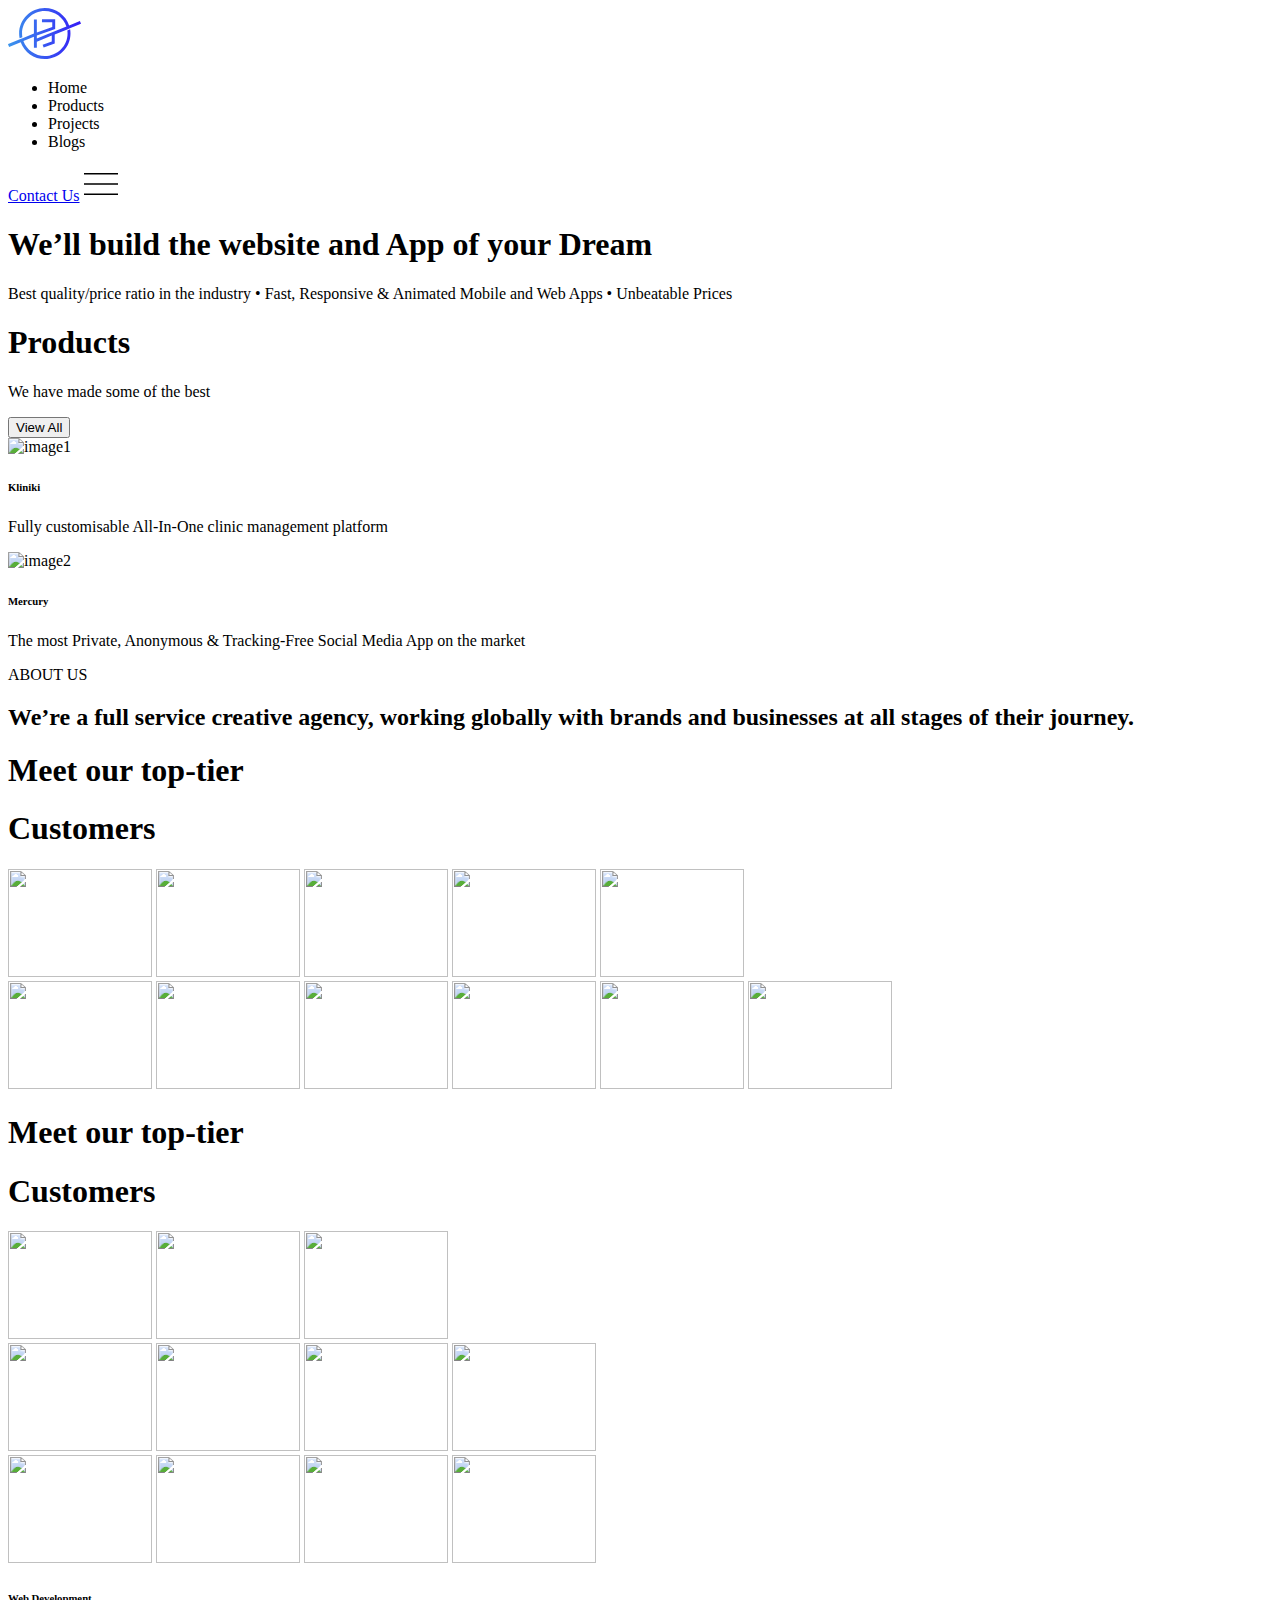
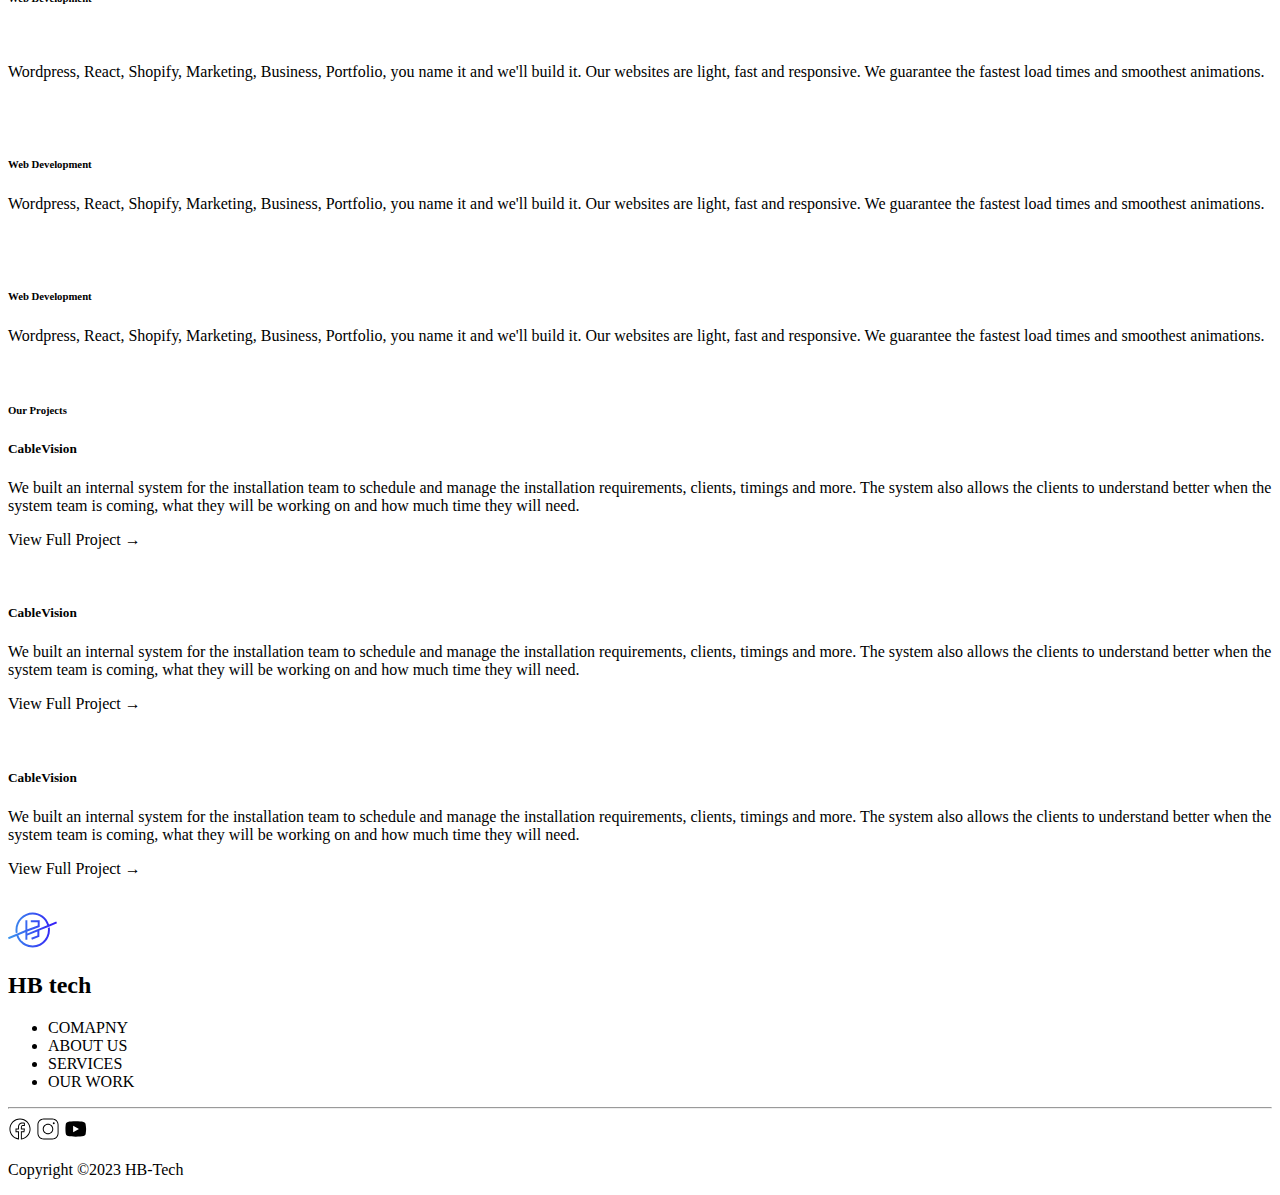
==== figma.html @ ffa93441 "Add files via upload" ====
<!DOCTYPE html>
<html lang="en">
  <head>
    <meta charset="UTF-8" />
    <meta name="viewport" content="width=device-width, initial-scale=1.0" />
    <title>Document</title>
    <link rel="stylesheet" href="figmacss.css" />
    <link rel="preconnect" href="https://fonts.googleapis.com">
<link rel="preconnect" href="https://fonts.gstatic.com" crossorigin>
<link href="https://fonts.googleapis.com/css2?family=Inter:wght@100..900&display=swap" rel="stylesheet">
  </head>
  <body>
    <header>
      <div class="navbar">
        <svg
          class="logo"
          xmlns="http://www.w3.org/2000/svg"
          width="73"
          height="51"
          viewBox="0 0 73 51"
          fill="none"
        >
          <path
            d="M62.1781 21.5799C62.3779 22.8737 62.4821 24.1933 62.4821 25.4957C62.4821 39.5632 50.9654 51 36.8083 51C25.8648 51 16.2936 44.1948 12.6719 34.1553L1.11172 38.8818L0 36.1994L0.199762 36.1131L11.8294 31.3607L14.5653 30.2395L25.917 25.6078V11.4713H28.8352V24.4952L44.269 19.001V14.1537H33.9595V11.2557H47.1873V21.0365L28.8352 27.5743V30.4551L58.4434 18.5008C55.4383 9.31507 46.7356 2.89802 36.8083 2.89802C24.2667 2.89802 14.0528 13.0411 14.0528 25.4957C14.0528 26.6946 14.1484 27.8762 14.3394 29.0147L14.3655 29.1872L11.6036 30.2998L11.5601 30.0411C11.2822 28.5748 11.1346 27.0482 11.1346 25.4957C11.1346 11.4368 22.6513 0 36.8083 0C47.8647 0 57.6965 7.17605 61.1532 17.414L71.8883 13.0756L73 15.8011L61.9349 20.2689L59.1904 21.3815L46.7269 26.4099V35.4749L35.6532 39.5632L34.6109 36.8118L43.7653 33.4307V27.6088L28.8352 33.6377V39.8047H25.917V28.7387L15.3817 33.0512C18.5518 41.9092 27.1763 48.0934 36.8083 48.0934C49.3586 48.0934 59.5638 37.9589 59.5638 25.4957C59.5638 24.4779 59.503 23.5378 59.3728 22.6322L59.3467 22.4683L62.1347 21.3125L62.1781 21.5799Z"
            fill="url(#paint0_linear_827_9460)"
          />
          <defs>
            <linearGradient
              id="paint0_linear_827_9460"
              x1="-7.73446e-08"
              y1="18.8766"
              x2="75.4152"
              y2="22.0949"
              gradientUnits="userSpaceOnUse"
            >
              <stop stop-color="#3B97EC" />
              <stop offset="1" stop-color="#3415F7" />
            </linearGradient>
          </defs>
        </svg>
        <ul class="navbar-buttons">
          <li class="btns">Home</li>
          <li class="btns">Products</li>
          <li class="btns">Projects</li>
          <li class="btns">Blogs</li>
        </ul>
        <a class="contactus" href="#">Contact Us</a>
        <svg class="menu" xmlns="http://www.w3.org/2000/svg" x="0px" y="0px" width="34px" height="34px" viewBox="0 0 50 50">
          <path d="M 0 9 L 0 11 L 50 11 L 50 9 Z M 0 24 L 0 26 L 50 26 L 50 24 Z M 0 39 L 0 41 L 50 41 L 50 39 Z"></path>
          </svg>
      </div>
    </header>
    <main>
      <section class="preview">
        <div class="container m1">
         
            <h1>
              We’ll build the <span class="black"> website </span> and
              <span class="black">App </span> of your
              <span class="color"> Dream </span>
            </h1>
            <p>
              Best quality/price ratio in the industry • Fast, Responsive &
              Animated Mobile and Web Apps • Unbeatable Prices
            </p>
          </div>
     
      </section>
        <section>
        <div class="container m22">
        <div class="m2">
          <div class="m2l">
            <h1>Products</h1>
            <p>We have made some of the best</p>
            <button>View All</button>
          </div>
          <div class="m2r">
            <div class="m2rr m2r1"><img src="../tinypng/Rectangle 34624143.png" alt="image1"><h6>Kliniki</h6><p>Fully customisable All-In-One clinic management platform</p></div>
            <div class="m2rr m2r2"><img src="../tinypng/Rectangle 34624144.png" alt="image2"><h6>Mercury</h6>
            <p>The most Private, Anonymous & Tracking-Free Social Media App on the market</p></div>
          </div>
        </div>
      </div>
      </section> 
     <section>
        <div class="container">
          <div class="m3">
            <p>ABOUT US</p>
            <h2>We’re a full service creative agency, working globally with brands and businesses at all stages of their journey.</h2>
          </div>
        </div>
      </section>
      <section class="show"> 
        <div class="container m44">
          <div class="m4">
            <h1 class="h11">Meet our top-tier </h1> <h1><span class="color h12">Customers </span></h1> 
            <div class="imglist">
              <div class="imglist imgelistt">
                <img src="../tinypng/Img 1.png" alt=""  width="144px" height="108px" class="image">
              <img src="../tinypng/Img 2.png" alt=""  width="144px" height="108px" class="image">
              <img src="../tinypng/Img 3.png" alt=""  width="144px" height="108px" class="image">
              <img src="../tinypng/Img 4.png" alt=""  width="144px" height="108px" class="image">
              <img src="../tinypng/Img 5.png" alt=""  width="144px" height="108px" class="image">
              </div>
          
              <div class="imglist imglistb">
                <img src="../tinypng/Img 6.png" alt=""  width="144px" height="108px" class="image">
              <img src="../tinypng/Img 7.png" alt=""  width="144px" height="108px" class="image">
              <img src="../tinypng/Img 8.png" alt=""  width="144px" height="108px" class="image">
              <img src="../tinypng/Img 9.png" alt=""  width="144px" height="108px" class="image">
              <img src="../tinypng/Img 10.png" alt=""  width="144px" height="108px" class="image">
              <img src="../tinypng/Img 11.png" alt=""  width="144px" height="108px" class="image">
              </div>
            </div>
          </div>
        </div>
      </section>
      <section class="hide">
        <div class="container">
          <div class="m4">
            <h1 class="h11">Meet our top-tier </h1> <h1><span class="color h12">Customers </span></h1> 
            <div class="imglist">
              <div class="imglist imgelistt">
                <img src="../tinypng/Img 1.png" alt=""  width="144px" height="108px" class="image">
              <img src="../tinypng/Img 2.png" alt=""  width="144px" height="108px" class="image">
              <img src="../tinypng/Img 3.png" alt=""  width="144px" height="108px" class="image">
              </div>
              <div class="imglist imgelistt">
                <img src="../tinypng/Img 4.png" alt=""  width="144px" height="108px" class="image">
              <img src="../tinypng/Img 5.png" alt=""  width="144px" height="108px" class="image">
              <img src="../tinypng/Img 6.png" alt=""  width="144px" height="108px" class="image">
              <img src="../tinypng/Img 7.png" alt=""  width="144px" height="108px" class="image">
              </div>
              <div class="imglist imgelistt">
                <img src="../tinypng/Img 8.png" alt=""  width="144px" height="108px" class="image">
              <img src="../tinypng/Img 9.png" alt=""  width="144px" height="108px" class="image">
              <img src="../tinypng/Img 10.png" alt=""  width="144px" height="108px" class="image">
              <img src="../tinypng/Img 11.png" alt=""  width="144px" height="108px" class="image">
              </div>
        
            </div>
          </div>
        </div>
      </section>
       <section>
        <div class="container">
          <div class="m5">
            <div class="m51">
              <div class="m51-left">
                <h6>Web Development</h6>
                <img src="../tinypng/web-development.png" alt="">
                <p>Wordpress, React, Shopify, Marketing, Business, Portfolio, you name it and we'll build it. Our websites are light, fast and responsive. We guarantee the fastest load times and smoothest animations.</p>
              </div>
             <img class="imgm" src="../tinypng/Frame 427321678.png" alt="">
            </div>
            <div class="m51">
              <div class="m51-left">
                <img src="../tinypng/web-development.png" alt="">
                <h6>Web Development</h6>
                <p>Wordpress, React, Shopify, Marketing, Business, Portfolio, you name it and we'll build it. Our websites are light, fast and responsive. We guarantee the fastest load times and smoothest animations.</p>
              </div>
             <img class="imgm" src="../tinypng/Frame 427321704.png" alt="">
            </div><div class="m51">
              <div class="m51-left">
                <img src="../tinypng/web-development.png" alt="">
                <h6>Web Development</h6>
                <p>Wordpress, React, Shopify, Marketing, Business, Portfolio, you name it and we'll build it. Our websites are light, fast and responsive. We guarantee the fastest load times and smoothest animations.</p>
              </div>
             <img class="imgm" src="../tinypng/Frame 427321706.png" alt="">
            </div>
          </div>
        </div>
      </section>
      <section>
        <div class="container">
          <div class="m6">
            <h6>Our <span>Projects</span></h6>
            <div class="m6lower">
              <div class="m6lowl">
                <h5 class="cv">CableVision</h5>
                <p class="wb">We built an internal system for the installation team to schedule and manage the installation requirements, clients, timings and more. The system also allows the clients to understand better when the system team is coming, what they will be working on and how much time they will need.</p>
                <p class="pd">View Full Project &#8594;</p>
              </div>
              <div class="m6lowr">
                <img src="../tinypng/Untitled design-2 3.png" alt="">
              </div>
            </div>
            <div class="m6lower">
              <div class="m6lowl">
                <h5 class="cv">CableVision</h5>
                <p class="wb">We built an internal system for the installation team to schedule and manage the installation requirements, clients, timings and more. The system also allows the clients to understand better when the system team is coming, what they will be working on and how much time they will need.</p>
                <p class="pd">View Full Project &#8594;</p>
              </div>
              <div class="m6lowr">
                <img src="../tinypng/Rectangle 7.png" alt="">
              </div>
            </div>
            <div class="m6lower">
              <div class="m6lowl">
                <h5 class="cv">CableVision</h5>
                <p class="wb">We built an internal system for the installation team to schedule and manage the installation requirements, clients, timings and more. The system also allows the clients to understand better when the system team is coming, what they will be working on and how much time they will need.</p>
                <p class="pd">View Full Project &#8594;</p>
              </div>
              <div class="m6lowr">
                <img src="../tinypng/Untitled design-2 5.png" alt="">
              </div>
            </div>
          </div>
        </div>
      </section>
    </main>
   <footer class="footershow" >
      <div class="container">
        <div class="foot">
          <div class="footerleft">
            <svg
              xmlns="http://www.w3.org/2000/svg"
              width="49"
              height="36"
              viewBox="0 0 49 36"
              fill="none"
            >
              <path
                d="M41.736 15.3097C41.8701 16.1976 41.94 17.1032 41.94 17.997C41.94 27.6512 34.2096 35.5 24.707 35.5C17.3613 35.5 10.9368 30.8298 8.50577 23.9399L0.746222 27.1836L0 25.3427L0.134087 25.2835L7.94027 22.0221L9.77668 21.2526L17.3963 18.074V8.37248H19.3551V17.3104L29.7148 13.5399V10.2133H22.7948V8.2245H31.6736V14.9368L19.3551 19.4236V21.4006L39.2291 13.1966C37.212 6.89269 31.3705 2.48884 24.707 2.48884C16.2886 2.48884 9.43272 9.44977 9.43272 17.997C9.43272 18.8198 9.49685 19.6307 9.6251 20.4121L9.64259 20.5304L7.7887 21.294L7.75955 21.1164C7.57299 20.1102 7.47388 19.0625 7.47388 17.997C7.47388 8.34881 15.2043 0.5 24.707 0.5C32.1284 0.5 38.7278 5.42474 41.0481 12.4508L48.2538 9.47345L49 11.3439L41.5728 14.41L39.7305 15.1736L31.3647 18.6245V24.8455L23.9316 27.6512L23.232 25.763L29.3767 23.4427V19.4472L19.3551 23.5847V27.8169H17.3963V20.2226L10.3247 23.1822C12.4526 29.2612 18.2416 33.5052 24.707 33.5052C33.1311 33.5052 39.9812 26.5502 39.9812 17.997C39.9812 17.2986 39.9404 16.6534 39.8529 16.0319L39.8355 15.9194L41.7068 15.1262L41.736 15.3097Z"
                fill="url(#paint0_linear_827_9346)"
              />
              <defs>
                <linearGradient
                  id="paint0_linear_827_9346"
                  x1="-5.19162e-08"
                  y1="13.4545"
                  x2="50.6251"
                  y2="15.5676"
                  gradientUnits="userSpaceOnUse"
                >
                  <stop stop-color="#3B97EC" />
                  <stop offset="1" stop-color="#3415F7" />
                </linearGradient>
              </defs>
            </svg>
            <h2>HB tech</h2>
          </div>
          <ul class="footerright">
            <li class="btn">COMAPNY</li>
            <li class="btn">ABOUT US</li>
            <li class="btn">SERVICES</li>
            <li class="btn">OUR WORK</li>
          </ul>
        </div>
        <hr />
        <div class="lastdiv">
          <div class="lastdivl">
            <svg
              xmlns="http://www.w3.org/2000/svg"
              x="0px"
              y="0px"
              width="24"
              height="24"
              viewBox="0 0 50 50"
            >
              <path
                d="M 25 3 C 12.861562 3 3 12.861562 3 25 C 3 36.019135 11.127533 45.138355 21.712891 46.728516 L 22.861328 46.902344 L 22.861328 29.566406 L 17.664062 29.566406 L 17.664062 26.046875 L 22.861328 26.046875 L 22.861328 21.373047 C 22.861328 18.494965 23.551973 16.599417 24.695312 15.410156 C 25.838652 14.220896 27.528004 13.621094 29.878906 13.621094 C 31.758714 13.621094 32.490022 13.734993 33.185547 13.820312 L 33.185547 16.701172 L 30.738281 16.701172 C 29.349697 16.701172 28.210449 17.475903 27.619141 18.507812 C 27.027832 19.539724 26.84375 20.771816 26.84375 22.027344 L 26.84375 26.044922 L 32.966797 26.044922 L 32.421875 29.564453 L 26.84375 29.564453 L 26.84375 46.929688 L 27.978516 46.775391 C 38.71434 45.319366 47 36.126845 47 25 C 47 12.861562 37.138438 3 25 3 z M 25 5 C 36.057562 5 45 13.942438 45 25 C 45 34.729791 38.035799 42.731796 28.84375 44.533203 L 28.84375 31.564453 L 34.136719 31.564453 L 35.298828 24.044922 L 28.84375 24.044922 L 28.84375 22.027344 C 28.84375 20.989871 29.033574 20.060293 29.353516 19.501953 C 29.673457 18.943614 29.981865 18.701172 30.738281 18.701172 L 35.185547 18.701172 L 35.185547 12.009766 L 34.318359 11.892578 C 33.718567 11.811418 32.349197 11.621094 29.878906 11.621094 C 27.175808 11.621094 24.855567 12.357448 23.253906 14.023438 C 21.652246 15.689426 20.861328 18.170128 20.861328 21.373047 L 20.861328 24.046875 L 15.664062 24.046875 L 15.664062 31.566406 L 20.861328 31.566406 L 20.861328 44.470703 C 11.816995 42.554813 5 34.624447 5 25 C 5 13.942438 13.942438 5 25 5 z"
              ></path>
            </svg>
            <svg
              xmlns="http://www.w3.org/2000/svg"
              x="0px"
              y="0px"
              width="24"
              height="24"
              viewBox="0 0 50 50"
            >
              <path
                d="M 16 3 C 8.8324839 3 3 8.8324839 3 16 L 3 34 C 3 41.167516 8.8324839 47 16 47 L 34 47 C 41.167516 47 47 41.167516 47 34 L 47 16 C 47 8.8324839 41.167516 3 34 3 L 16 3 z M 16 5 L 34 5 C 40.086484 5 45 9.9135161 45 16 L 45 34 C 45 40.086484 40.086484 45 34 45 L 16 45 C 9.9135161 45 5 40.086484 5 34 L 5 16 C 5 9.9135161 9.9135161 5 16 5 z M 37 11 A 2 2 0 0 0 35 13 A 2 2 0 0 0 37 15 A 2 2 0 0 0 39 13 A 2 2 0 0 0 37 11 z M 25 14 C 18.936712 14 14 18.936712 14 25 C 14 31.063288 18.936712 36 25 36 C 31.063288 36 36 31.063288 36 25 C 36 18.936712 31.063288 14 25 14 z M 25 16 C 29.982407 16 34 20.017593 34 25 C 34 29.982407 29.982407 34 25 34 C 20.017593 34 16 29.982407 16 25 C 16 20.017593 20.017593 16 25 16 z"
              ></path>
            </svg>
            <svg
              xmlns="http://www.w3.org/2000/svg"
              x="0px"
              y="0px"
              width="24"
              height="24"
              viewBox="0 0 50 50"
            >
              <path
                d="M 44.898438 14.5 C 44.5 12.300781 42.601563 10.699219 40.398438 10.199219 C 37.101563 9.5 31 9 24.398438 9 C 17.800781 9 11.601563 9.5 8.300781 10.199219 C 6.101563 10.699219 4.199219 12.199219 3.800781 14.5 C 3.398438 17 3 20.5 3 25 C 3 29.5 3.398438 33 3.898438 35.5 C 4.300781 37.699219 6.199219 39.300781 8.398438 39.800781 C 11.898438 40.5 17.898438 41 24.5 41 C 31.101563 41 37.101563 40.5 40.601563 39.800781 C 42.800781 39.300781 44.699219 37.800781 45.101563 35.5 C 45.5 33 46 29.398438 46.101563 25 C 45.898438 20.5 45.398438 17 44.898438 14.5 Z M 19 32 L 19 18 L 31.199219 25 Z"
              ></path>
            </svg>
          </div class="lastdivr">
          <p>Copyright ©2023 HB-Tech</p>
        </div>
      </div>
    </footer> 
  </body>
</html>
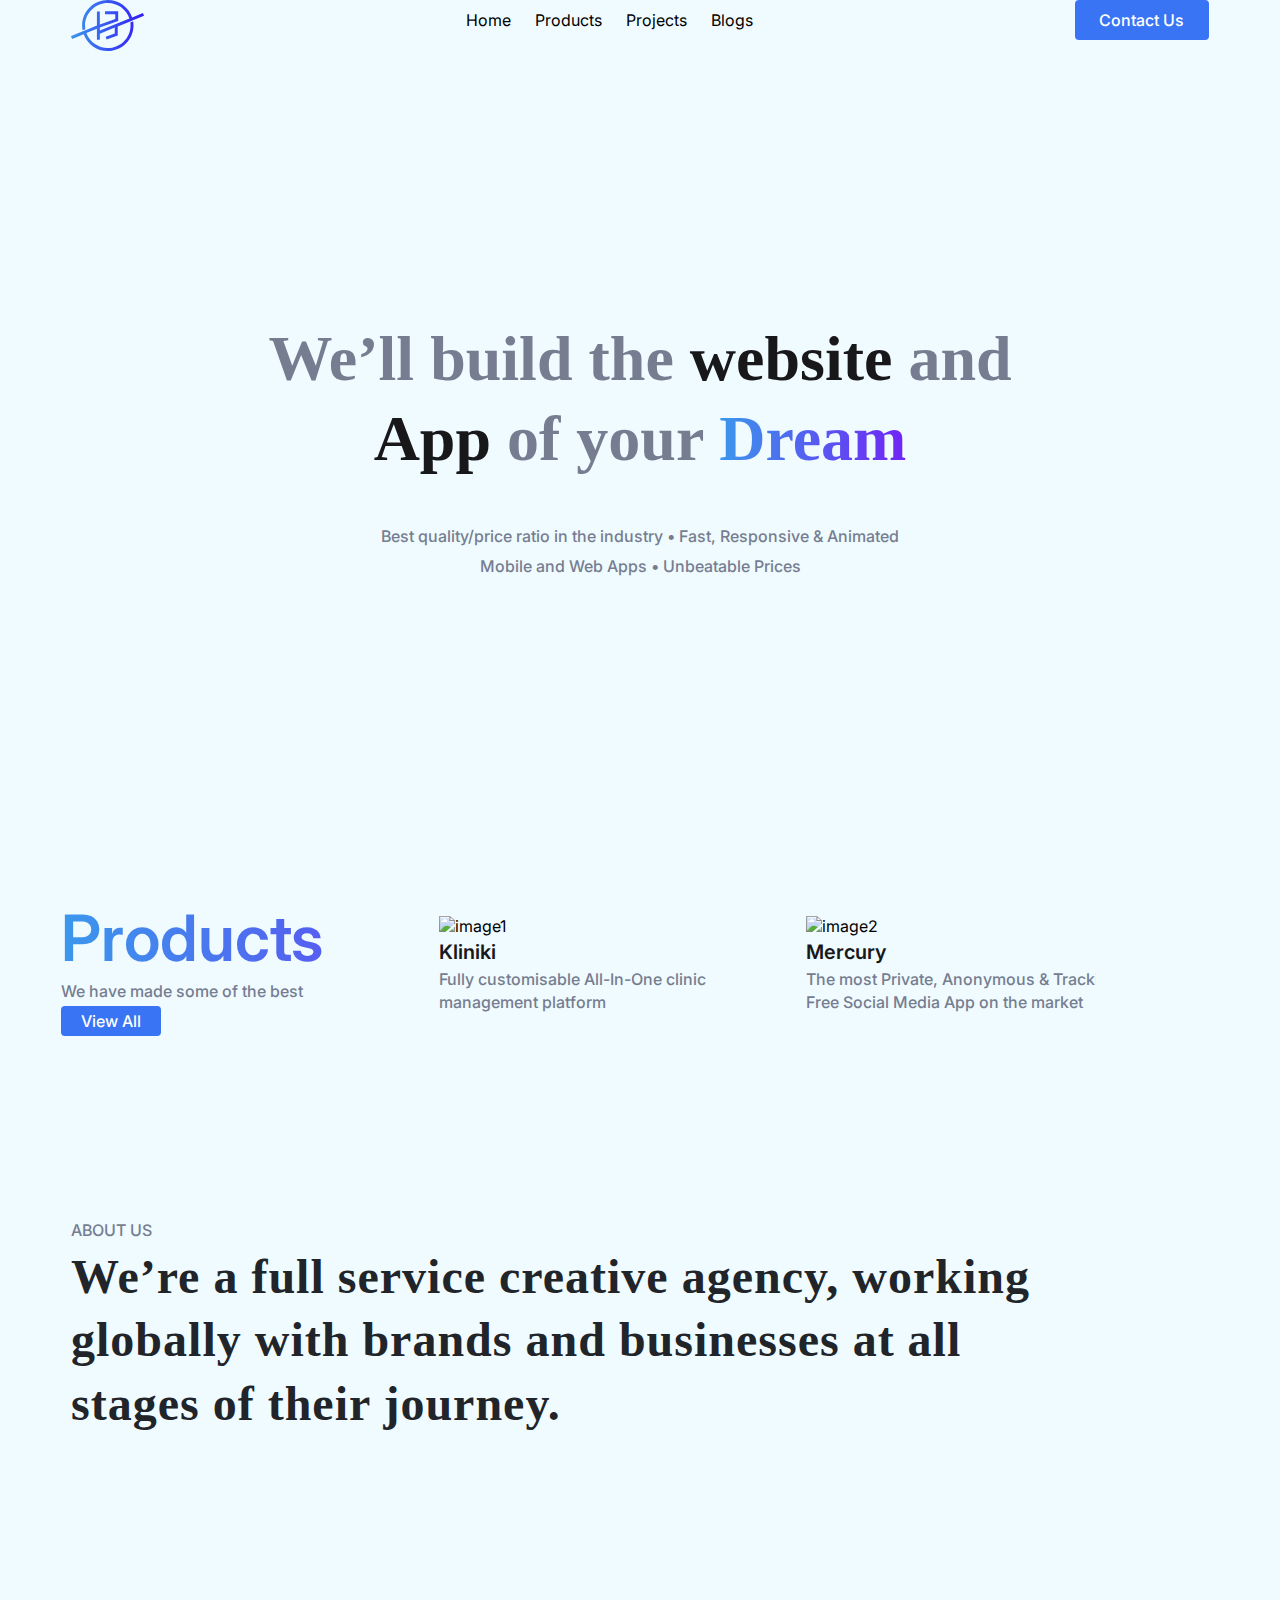
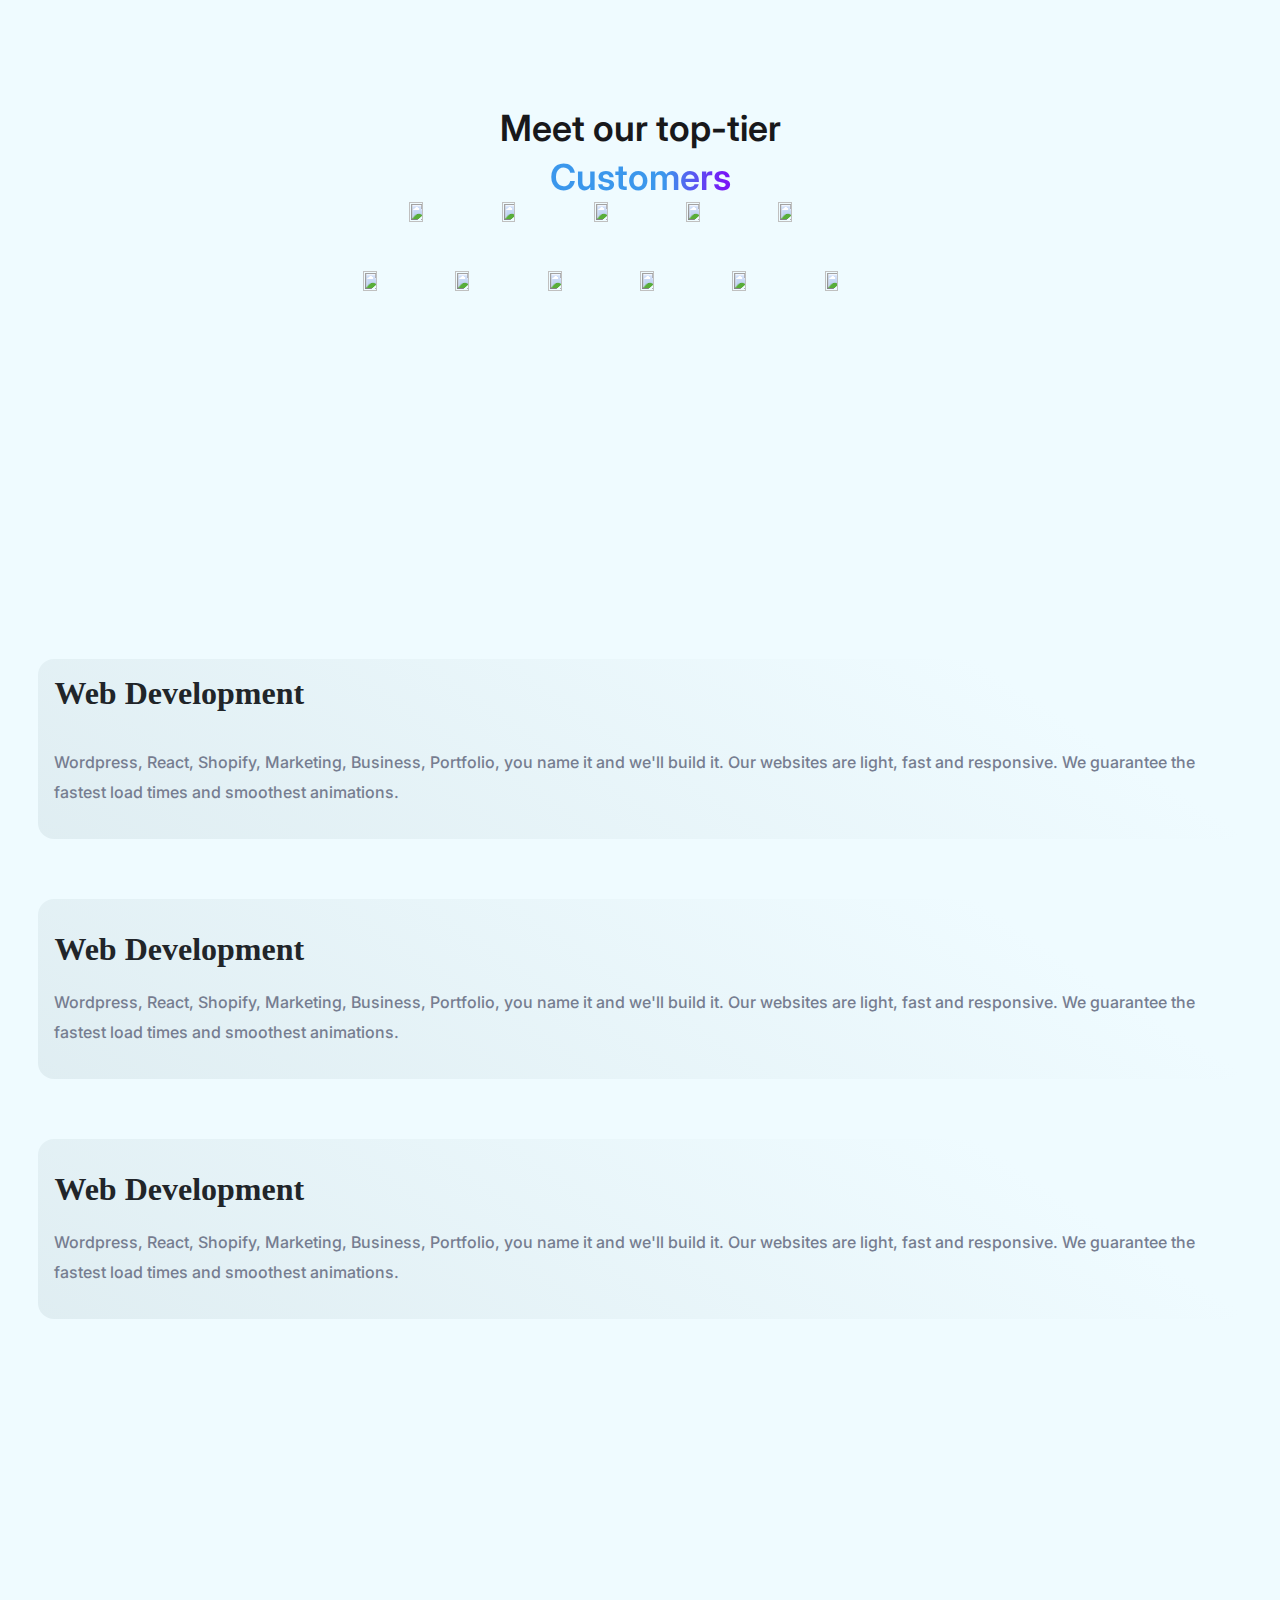
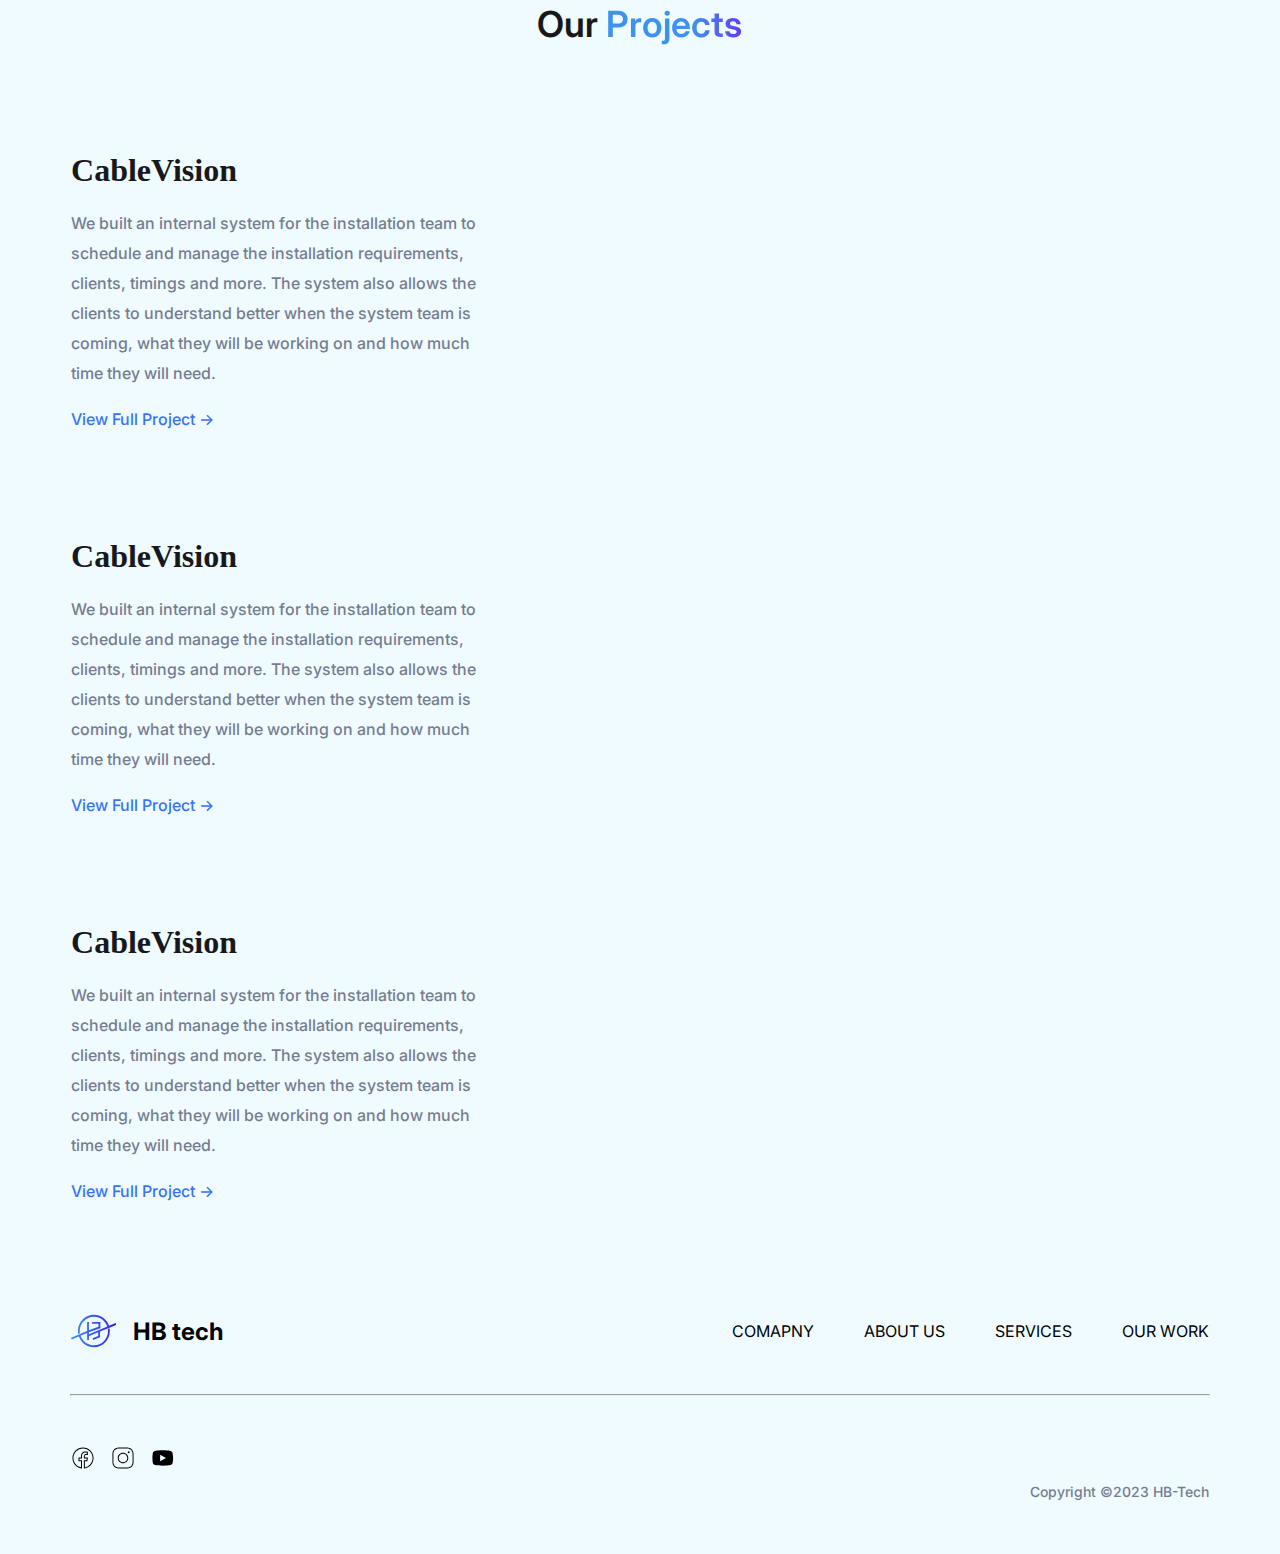
==== commit a9cca744: "Add files via upload" ====
--- a/figma.html
+++ b/figma.html
@@ -4,7 +4,7 @@
     <meta charset="UTF-8" />
     <meta name="viewport" content="width=device-width, initial-scale=1.0" />
     <title>Document</title>
-    <link rel="stylesheet" href="figmacss.css" />
+    <link rel="stylesheet" href="figma.css" />
     <link rel="preconnect" href="https://fonts.googleapis.com">
 <link rel="preconnect" href="https://fonts.gstatic.com" crossorigin>
 <link href="https://fonts.googleapis.com/css2?family=Inter:wght@100..900&display=swap" rel="stylesheet">
@@ -66,10 +66,10 @@
           </div>
      
       </section>
-        <section>
-        <div class="container m22">
-        <div class="m2">
-          <div class="m2l">
+        <section style="display: flex; justify-content: space-between;" >
+        <div class="container m22 " style="display: flex; justify-content: space-between; ">
+        <div class="m2" style="display: flex; justify-content: space-between; gap: 100px; "  >
+          <div class="m2l" style="width: 36% ;">
             <h1>Products</h1>
             <p>We have made some of the best</p>
             <button>View All</button>
@@ -95,7 +95,7 @@
           <div class="m4">
             <h1 class="h11">Meet our top-tier </h1> <h1><span class="color h12">Customers </span></h1> 
             <div class="imglist">
-              <div class="imglist imgelistt">
+              <div class="imglist">
                 <img src="../tinypng/Img 1.png" alt=""  width="144px" height="108px" class="image">
               <img src="../tinypng/Img 2.png" alt=""  width="144px" height="108px" class="image">
               <img src="../tinypng/Img 3.png" alt=""  width="144px" height="108px" class="image">
@@ -121,21 +121,21 @@
             <h1 class="h11">Meet our top-tier </h1> <h1><span class="color h12">Customers </span></h1> 
             <div class="imglist">
               <div class="imglist imgelistt">
-                <img src="../tinypng/Img 1.png" alt=""  width="144px" height="108px" class="image">
-              <img src="../tinypng/Img 2.png" alt=""  width="144px" height="108px" class="image">
-              <img src="../tinypng/Img 3.png" alt=""  width="144px" height="108px" class="image">
+                <img class="imgit" src="../tinypng/Img 1.png" alt=""  width="144px" height="108px" class="image">
+              <img class="imgit" src="../tinypng/Img 2.png" alt=""  width="144px" height="108px" class="image">
+              <img class="imgit" src="../tinypng/Img 3.png" alt=""  width="144px" height="108px" class="image">
               </div>
               <div class="imglist imgelistt">
-                <img src="../tinypng/Img 4.png" alt=""  width="144px" height="108px" class="image">
-              <img src="../tinypng/Img 5.png" alt=""  width="144px" height="108px" class="image">
-              <img src="../tinypng/Img 6.png" alt=""  width="144px" height="108px" class="image">
-              <img src="../tinypng/Img 7.png" alt=""  width="144px" height="108px" class="image">
+                <img class="imgit" src="../tinypng/Img 4.png" alt=""  width="144px" height="108px" class="image">
+              <img class="imgit" src="../tinypng/Img 5.png" alt=""  width="144px" height="108px" class="image">
+              <img class="imgit" src="../tinypng/Img 6.png" alt=""  width="144px" height="108px" class="image">
+              <img class="imgit" src="../tinypng/Img 7.png" alt=""  width="144px" height="108px" class="image">
               </div>
               <div class="imglist imgelistt">
-                <img src="../tinypng/Img 8.png" alt=""  width="144px" height="108px" class="image">
-              <img src="../tinypng/Img 9.png" alt=""  width="144px" height="108px" class="image">
-              <img src="../tinypng/Img 10.png" alt=""  width="144px" height="108px" class="image">
-              <img src="../tinypng/Img 11.png" alt=""  width="144px" height="108px" class="image">
+                <img class="imgit" src="../tinypng/Img 8.png" alt=""  width="144px" height="108px" class="image">
+              <img class="imgit" src="../tinypng/Img 9.png" alt=""  width="144px" height="108px" class="image">
+              <img class="imgit" src="../tinypng/Img 10.png" alt=""  width="144px" height="108px" class="image">
+              <img class="imgit" src="../tinypng/Img 11.png" alt=""  width="144px" height="108px" class="image">
               </div>
         
             </div>
@@ -143,10 +143,10 @@
         </div>
       </section>
        <section>
-        <div class="container">
+        <div class="container oneplus" style="display: flex; justify-content: center;">
           <div class="m5">
             <div class="m51">
-              <div class="m51-left">
+              <div class="m51-left" >
                 <h6>Web Development</h6>
                 <img src="../tinypng/web-development.png" alt="">
                 <p>Wordpress, React, Shopify, Marketing, Business, Portfolio, you name it and we'll build it. Our websites are light, fast and responsive. We guarantee the fastest load times and smoothest animations.</p>
@@ -210,7 +210,7 @@
       </section>
     </main>
    <footer class="footershow" >
-      <div class="container">
+      <div class="container" style="margin-top: 100px;">
         <div class="foot">
           <div class="footerleft">
             <svg
--- a/figma.css
+++ b/figma.css
@@ -0,0 +1,1534 @@
+* {
+  padding: 0;
+  margin: 0;
+}
+
+body{
+
+
+  font-family: "Inter", sans-serif;
+  font-optical-sizing: auto;
+  font-style: normal;
+  font-variation-settings:
+    "slnt" 0;
+    background-color: #EFFBFF;
+}
+
+img {
+  max-width: 100%;
+  height: auto;
+  object-fit: contain;
+}
+
+.container {
+  max-width: 100vw;
+}
+
+.navbar {
+  display: flex;
+  justify-content: space-between;
+  /* width: 100%; */
+}
+
+header {
+  position: absolute;
+  width: calc(100% - 5.55% - 5.55%);
+  padding-left: 5.55%;
+  padding-right: 5.55%;
+}
+
+
+header .navbar-buttons {
+  display: flex;
+  gap: 24px;
+  list-style: none;
+  text-decoration: none;
+  margin: 10px;
+}
+
+.menu{
+  display: none;
+
+}
+
+
+header .contactus {
+  text-decoration: none;
+  width: 134px;
+  height: 40px;
+  display: flex;
+  justify-content: center;
+  align-items: center;
+  border-radius: 4px;
+  background: var(--Blue-100, #3874f4);
+  color: #fff;
+
+  /* Body/B2 */
+  font-family: Inter;
+  font-size: 16px;
+  font-style: normal;
+  font-weight: 500;
+  line-height: 30px; /* 187.5% */
+}
+
+.foot {
+  display: flex;
+  justify-content: space-between;
+  margin-top: 96px;
+  margin: 0 5.55%;
+}
+
+.footerleft {
+  display: flex;
+  flex-direction: row;
+  width: 155px;
+  gap: 17px;
+  align-items: center;
+  height: 50px;
+}
+
+.foot h2{
+  width: 100px;
+}
+
+.footerright {
+  list-style: none;
+  display: flex;
+  gap: 50px;
+  align-items: center;
+}
+
+footer .footerright .btn {
+  height: 30px;
+  display: flex;
+  justify-content: center;
+  align-items: center;
+}
+/* 
+.footerhide{
+  display: none;
+} */
+
+hr {
+  width: 88.88%;
+  margin: 0 auto;
+  margin-top: 38px;
+}
+
+.lastdiv {
+  display: flex;
+  justify-content: space-between;
+  margin-top: 48px;
+  margin-bottom: 33px;
+  margin: 50px 5.55%;
+}
+
+.lastdivl {
+  display: flex;
+  gap: 16px;
+}
+
+.lastdiv > p {
+  color: var(--Gray-100, #767d90);
+  text-align: right;
+
+  /* Body/B4 */
+  font-family: Inter;
+  font-size: 14px;
+  font-style: normal;
+  font-weight: 500;
+  line-height: 24px; /* 171.429% */
+}
+
+
+.lastdivr {
+  display: flex;
+  flex-direction: column;
+  margin-top: 10px ;
+  margin: 0 auto;
+}
+/* main tag */
+
+.lastdiv p{
+  display: flex;
+  justify-content: center;
+  margin-top: 33.77px;
+}
+
+.preview {
+  height: 100vh;
+  display: flex;
+  align-items: center;
+  justify-content: center;
+}
+
+.m1 {
+  margin: 0 auto;
+  max-width: 800px;
+}
+
+.m1 > p {
+  color: var(--Gray-100, #767d90);
+  text-align: center;
+  max-width: 550px;
+  margin: 0 auto;
+  margin-top: 42px;
+  /* Body/B2 */
+  font-family: Inter;
+  font-size: 16px;
+  font-style: normal;
+  font-weight: 500;
+  line-height: 30px; /* 187.5% */
+}
+
+.m1 .black {
+  color: var(--Gray-200, #18181b);
+  font-family: "Clash Display";
+  font-size: 64px;
+  font-style: normal;
+  font-weight: 600;
+  line-height: 80px;
+}
+
+.m1 h1 {
+  color: var(--Gray-100, #767d90);
+  text-align: center;
+  font-family: "Clash Display";
+  font-size: 64px;
+  font-style: normal;
+  font-weight: 600;
+  line-height: 80px; /* 125% */
+}
+
+.m1 .color {
+  background: var(
+    --Gradient-G1,
+    linear-gradient(92deg, #3b97ec 0.67%, #7815f6 112.55%)
+  );
+  background-clip: text;
+  -webkit-background-clip: text;
+  -webkit-text-fill-color: transparent;
+}
+
+.m2 {
+  display: flex;
+  justify-content: space-between;
+  overflow: hidden;
+}
+
+.m22{
+  width: 88.88%;
+}
+
+.m2l{
+  padding-left: 5.55%;
+  width: 415px
+  
+}
+
+.m2l > h1 {
+  font-family: Inter;
+  font-size: clamp(32px,5vw,64px);
+  font-style: normal;
+  font-weight: 600;
+  line-height: 118.75%;
+  width: 200%;
+
+  background: var(
+    --Gradient-G1,
+    linear-gradient(92deg, #3b97ec 0.67%, #7815f6 112.55%)
+  );
+  background-clip: text;
+  -webkit-background-clip: text;
+  -webkit-text-fill-color: transparent;
+}
+
+.m2l > p {
+  display: flex;
+  flex-direction: column;
+  justify-content: center;
+  flex-shrink: 0;
+  color: var(--Gray-100, #767d90);
+
+  /* Body/B2 */
+  font-family: Inter;
+  font-size: 16px;
+  font-style: normal;
+  font-weight: 500;
+  line-height: 30px; /* 187.5% */
+}
+
+.m2l > button {
+  display: flex;
+  justify-content: center;
+  align-items: center;
+  width: 100px;
+  border-radius: 4px;
+  background: var(--Blue-100, #3874f4);
+  border: none;
+  color: #fff;
+
+  /* Body/B2 */
+  font-family: Inter;
+  font-size: 16px;
+  font-style: normal;
+  font-weight: 500;
+  line-height: 30px; /* 187.5% */
+}
+
+.m2r {
+  display: flex;
+  padding-right: 5.55%;
+}
+
+.m2rr {
+  padding: 16px;
+  width: 335px;
+}
+
+.m2rr > h6 {
+  color: var(--Gray-200, #18181b);
+
+  /* Body/B1 */
+  font-family: Inter;
+  font-size: 20px;
+  font-style: normal;
+  font-weight: 600;
+  line-height: 32px; /* 160% */
+}
+
+.m2rr > p {
+  color: var(--Gray-100, #767d90);
+  font-family: Inter;
+  font-size: 16px;
+  font-style: normal;
+  font-weight: 500;
+  line-height: 22.5px; /* 140.625% */
+}
+
+.m3 {
+  margin-top: 179px;
+  width: (100% - 5.55% - 14.93%);
+  margin-left: 5.55%;
+  margin-right: 14.93%;
+
+}
+
+.m3 > p {
+  color: var(--Gray-100, #767d90);
+
+  /* Body/B2 */
+  font-family: Inter;
+  font-size: 16px;
+  font-style: normal;
+  font-weight: 500;
+  line-height: 30px; /* 187.5% */
+}
+
+.m3 > h2 {
+  color: var(--Gray-300, #212529);
+
+  /* Heading/H2 */
+  font-family: "Clash Display";
+  font-size: clamp(32px,5vw,48px);
+  font-style: normal;
+  font-weight: 600;
+  line-height:  133.333%; 
+  letter-spacing: 1px;
+}
+
+.m4 {
+  margin-top: 223px;
+  display: flex;
+  margin: 0 auto;
+  flex-direction: column;
+  justify-content: center;
+  align-items: center;
+  width: 62.5% ;
+  margin-top: 231px;
+}
+
+.m44{
+  margin: 269px auto;
+  width: 100%;
+}
+
+.m4 h1 {
+  color: var(--Gray-200, #18181b);
+
+  /* Heading/H4 */
+  font-family: Inter;
+  font-size: 36px;
+  font-style: normal;
+  font-weight: 600;
+  line-height:  133.333%;
+}
+
+.m4 h1 .color {
+  background: linear-gradient(91deg, #3b97ec 62.7%, #7815f6 96.59%);
+  background-clip: text;
+  -webkit-background-clip: text;
+  -webkit-text-fill-color: transparent;
+
+  /* Heading/H4 */
+  font-family: Inter;
+  font-size: clamp(32px,5vw,36px);
+  font-style: normal;
+  font-weight: 600;
+  line-height: 48px;
+}
+
+.m4 .imglist {
+  display: flex;
+  flex-wrap: wrap;
+  justify-content: center;
+  margin: 0 0px;
+  width: 87.7%;
+}
+
+.m4 .imglist img{
+  width: 15%;
+  max-width: 110px;
+  height: auto;
+  
+}
+
+.m51{
+  margin-top: 40px;
+  display: flex;
+  justify-content: space-around;
+  padding: 10px 3%;
+
+}
+
+.m51-left {
+
+  display: inline-flex;
+  padding: 12px 16px 32px 16px;
+  flex-direction: column;
+  align-items: flex-start;
+  gap: 16px;
+  border-radius: 16px;
+  background: linear-gradient(
+    213deg,
+    rgba(239, 251, 255, 0.5) 17.97%,
+    rgba(208, 224, 229, 0.5) 99.83%
+  );
+}
+
+.m51-left p {
+  color: var(--Gray-100, #767d90);
+
+  /* Body/B2 */
+  font-family: Inter;
+  font-size: 16px;
+  font-style: normal;
+  font-weight: 500;
+  line-height: 30px; /* 187.5% */
+}
+
+.m51-left h6 {
+  color: var(--Gray-300, #212529);
+
+  /* Heading/H3 */
+  font-family: "Clash Display";
+  font-size: 32px;
+  font-style: normal;
+  font-weight: 600;
+  line-height: 44px; /* 137.5% */
+}
+
+.hide{
+  display: none;
+}
+
+.m5{
+  display: flex;
+  flex-direction: column;
+}
+
+.m6 h6{
+  color: var(--Gray-200, #18181B);
+text-align: center;
+
+/* Heading/H4 */
+font-family: Inter;
+font-size: 36px;
+font-style: normal;
+font-weight: 600;
+line-height: 48px; /* 133.333% */
+}
+
+.m6 h6 span{
+  background: linear-gradient(269deg, #6341F3 2.16%, #3D92EC 36.35%);
+background-clip: text;
+-webkit-background-clip: text;
+-webkit-text-fill-color: transparent;
+
+/* Heading/H4 */
+font-family: Inter;
+font-size: 36px;
+font-style: normal;
+font-weight: 600;
+line-height: 48px;
+}
+
+.m6{
+  margin-top: 271px;  
+  width: calc(100% - 5.56% - 5.56%);
+  margin-left: 5.55%;
+  margin-right: 5.55%;
+}
+
+.m6 .m6lower{
+  display: flex;
+  justify-content: space-between;
+  align-items: center;
+  gap: 80px;
+  margin-top: 100px;
+}
+
+.m6 .m6lowl{
+  max-width: 37%;
+  display: flex;
+flex-direction: column;
+align-items: flex-start;
+gap: 16px;
+}
+
+.m6 .pd{
+  color: var(--Blue-100, #3874F4);
+
+/* Body/B2 */
+font-size: 16px;
+font-style: normal;
+font-weight: 500;
+line-height: 30px; /* 187.5% */
+border-radius: 6px;
+}
+
+.m6 .cv{
+  color: var(--Gray-200, #18181B);
+
+/* Heading/H3 */
+font-family: "Clash Display";
+font-size: 32px;
+font-style: normal;
+font-weight: 600;
+line-height: 44px; /* 137.5% */
+}
+
+.m6 .wb{
+  color: var(--Gray-100, #767D90);
+
+/* Body/B2 */
+font-family: Inter;
+font-size: 16px;
+font-style: normal;
+font-weight: 500;
+line-height: 30px; /* 187.5% */
+}
+
+
+@media  (max-width:700px){
+  header {
+    position: absolute;
+    width: calc(100% - 48px);
+    padding: 0 24px;
+    margin-top: 48px;
+  }
+  
+  header .navbar{
+    display: flex;
+    justify-content: space-between;
+    align-items: center;
+  }
+  
+  header .navbar-buttons {
+   display: none;
+  }
+  
+  header .contactus { display: none;
+    
+  }
+ 
+  header .menu{
+    display: flex;
+    align-items: center;
+    justify-content: center;
+  }
+
+/* mainnnnnnnnnnnnnnnnnnnnnnnnnnnnnnnnnnnnnnnnnnnnnnnnnnnnnnnnnnnn*/
+
+
+.preview {
+  height: 100vh;
+  display: flex;
+  margin: 0 auto;
+  align-items: center;
+  width: 75.7%;
+  padding: 0 24px;
+}
+
+.m1 {
+  display: flex;
+  margin: 0 auto;
+  flex-direction: column;
+  text-align: center;
+  width: 100%;
+}
+
+.m1 > p {
+  color: var(--Gray-100, #767d90);
+  text-align: center;
+  max-width: 550px;
+  margin: 0 auto;
+  margin-top: 42px;
+  /* Body/B2 */
+  font-family: Inter;
+  font-size: 16px;
+  font-style: normal;
+  font-weight: 500;
+  line-height: 30px; /* 187.5% */
+}
+
+.m1 .black {
+  color: var(--Gray-200, #18181b);
+  font-family: "Clash Display";
+  font-size: clamp(32px, 5vw,64px);
+  font-style: normal;
+  font-weight: 600;
+  line-height: 125%
+}
+
+.m1 h1 {
+  color: var(--Gray-100, #767d90);
+  text-align: center;
+  font-family: "Clash Display";
+  font-size: clamp(32px, 5vw,64px);
+  font-style: normal;
+  font-weight: 600;
+  line-height: 125%;
+}
+
+.m1 .color {
+  background: var(
+    --Gradient-G1,
+    linear-gradient(92deg, #3b97ec 0.67%, #7815f6 112.55%)
+  );
+  background-clip: text;
+  -webkit-background-clip: text;
+  -webkit-text-fill-color: transparent;
+}
+
+.m2 {
+  display: flex;
+  justify-content: space-between;
+  flex-direction: column;
+  width: c
+}
+
+
+
+.m2l > h1 {
+  display: flex;
+  justify-content: start;
+  font-size: clamp(32px,5vw,64px);
+  font-style: normal;
+  font-weight: 600;
+  line-height:  118.75%;
+
+  background: var(
+    --Gradient-G1,
+    linear-gradient(92deg, #3b97ec 0.67%, #7815f6 112.55%)
+  );
+  background-clip: text;
+  -webkit-background-clip: text;
+  -webkit-text-fill-color: transparent;
+}
+
+.m2l > p {
+  display: flex;
+  height: 30px;
+  flex-direction: column;
+  justify-content: center;
+  flex-shrink: 0;
+  color: var(--Gray-100, #767d90);
+
+  /* Body/B2 */
+  font-family: Inter;
+  font-size: 16px;
+  font-style: normal;
+  font-weight: 500;
+  line-height: 30px; /* 187.5% */
+}
+
+.m2l > button {
+  display: inline-flex;
+  justify-content: center;
+  align-items: center;
+  border-radius: 4px;
+  background: var(--Blue-100, #3874f4);
+  border: none;
+  color: #fff;
+
+  /* Body/B2 */
+  font-family: Inter;
+  font-size: 16px;
+  font-style: normal;
+  font-weight: 500;
+  line-height: 30px; /* 187.5% */
+}
+
+.m2r {
+  display: flex;
+  flex-direction: column;
+  justify-content: center;
+  align-items: center;
+  width: 87.7%;
+  margin: 0 auto;
+}
+
+.m2r1{
+  margin: 0 auto;
+  margin-top: 32px;
+  justify-content: center;
+}
+
+.m2r2{
+  display: none;
+}
+
+.m2rr {
+  padding: 16px;
+  width: 335px;
+}
+
+.m2rr > h6 {
+  color: var(--Gray-200, #18181b);
+
+  /* Body/B1 */
+  font-family: Inter;
+  font-size: 20px;
+  font-style: normal;
+  font-weight: 600;
+  line-height: 32px; /* 160% */
+}
+
+.m2rr > p {
+  color: var(--Gray-100, #767d90);
+  font-family: Inter;
+  font-size: 16px;
+  font-style: normal;
+  font-weight: 500;
+  line-height: 22.5px; /* 140.625% */
+}
+
+.m3 {
+  margin-top: 179px;
+  max-width: 1030px;
+}
+
+.m3 > p {
+  color: var(--Gray-100, #767d90);
+
+  /* Body/B2 */
+  font-family: Inter;
+  font-size: 16px;
+  font-style: normal;
+  font-weight: 500;
+  line-height: 30px; /* 187.5% */
+}
+
+.m3 > h2 {
+  color: var(--Gray-300, #212529);
+
+  /* Heading/H2 */
+  font-family: "Clash Display";
+  font-size: clamp(32px,5vw,48px);
+  font-style: normal;
+  font-weight: 600;
+  line-height:  133.333%;
+  letter-spacing: 1px;
+}
+
+.hide{
+  display: flex;
+}
+
+.show{
+  display: none;
+}
+
+.m4 {
+  margin-top: 223px;
+  display: flex;
+  margin: 0 auto;
+  flex-direction: column;
+  justify-content: center;
+  align-items: center;
+  width: 100%;
+  margin-top: 231px;
+}
+
+.m4 .imglist {
+  display: flex;
+  width: 100%;
+}
+
+
+
+.m4 h1 {
+  color: var(--Gray-200, #18181b);
+
+  /* Heading/H4 */
+  font-family: Inter;
+  font-size: clamp(16px,5vw,64px);
+  font-style: normal;
+  font-weight: 600;
+  line-height:  133.333%;
+}
+
+.m4 h1 .color {
+  background: linear-gradient(91deg, #3b97ec 62.7%, #7815f6 96.59%);
+  background-clip: text;
+  -webkit-background-clip: text;
+  -webkit-text-fill-color: transparent;
+
+  /* Heading/H4 */
+  font-family: Inter;
+  font-size: clamp(32px,5vw,36px);
+  font-style: normal;
+  font-weight: 600;
+  line-height: 48px;
+}
+
+.imgit{
+  height: 64px;
+  width: 79px;
+}
+
+.oneplus{
+display: none;
+}
+
+.m5{
+  display: flex;
+  justify-content: center;
+  align-items: center;
+  margin-top: 100px;
+  gap: 0;
+  margin-left: 0;
+
+}
+
+.m51{
+  display: flex;
+  flex-direction: column;
+  align-items: center;
+  justify-content: center;
+  gap: 20px;
+  margin: 0 auto;
+  width: 100%;
+  
+}
+
+.m51-left {
+  max-width: 87.7%;
+  display: flex;
+  margin: 0 auto;
+  flex-direction: column;
+  align-items: flex-start;
+  gap: 16px;
+  border-radius: 16px;
+  background: linear-gradient(
+    213deg,
+    rgba(239, 251, 255, 0.5) 17.97%,
+    rgba(208, 224, 229, 0.5) 99.83%
+  );
+}
+
+.m51-left p {
+  color: var(--Gray-100, #767d90);
+
+  /* Body/B2 */
+  font-family: Inter;
+  font-size: 16px;
+  font-style: normal;
+  font-weight: 500;
+  line-height: 30px; /* 187.5% */
+}
+
+.m51-left h6 {
+  color: var(--Gray-300, #212529);
+
+  /* Heading/H3 */
+  font-family: "Clash Display";
+  font-size: 32px;
+  font-style: normal;
+  font-weight: 600;
+  line-height: 44px; /* 137.5% */
+}
+
+.m51{
+  margin: 0 auto;
+  padding: 0 auto;
+}
+
+.m5 .imgm{
+  margin: 0 auto;
+}
+
+
+.m5{
+  display: flex;
+  flex-direction: column;
+  gap: 142px;
+  margin-left:40px ;
+}
+
+.m6lower{
+  display: flex;
+  flex-direction: column-reverse;
+  justify-content: space-between;
+  gap: 10px;
+  margin-top: 60px;
+  margin-bottom: 133px;
+}
+
+.m6lower img{
+  width: 100%;
+  height: auto;
+}
+
+.m6 h6{
+  color: var(--Gray-200, #18181B);
+text-align: center;
+
+/* Heading/H4 */
+font-family: Inter;
+font-size: 36px;
+font-style: normal;
+font-weight: 600;
+line-height: 48px; /* 133.333% */
+}
+
+.m6 h6 span{
+  background: linear-gradient(269deg, #6341F3 2.16%, #3D92EC 36.35%);
+background-clip: text;
+-webkit-background-clip: text;
+-webkit-text-fill-color: transparent;
+
+/* Heading/H4 */
+font-family: Inter;
+font-size: 36px;
+font-style: normal;
+font-weight: 600;
+line-height: 48px;
+}
+
+.m6{
+  margin-top: 271px;  
+  
+}
+
+
+
+.m6 .m6lowl{
+  max-width: 533px;
+  display: flex;
+flex-direction: column;
+align-items: flex-start;
+gap: 16px;
+}
+
+.m6 .pd{
+  color: var(--Blue-100, #3874F4);
+
+/* Body/B2 */
+font-size: 16px;
+font-style: normal;
+font-weight: 500;
+line-height: 30px; /* 187.5% */
+border-radius: 6px;
+}
+
+.m6 .cv{
+  color: var(--Gray-200, #18181B);
+
+/* Heading/H3 */
+font-family: "Clash Display";
+font-size: 32px;
+font-style: normal;
+font-weight: 600;
+line-height: 44px; /* 137.5% */
+}
+
+.m6 .wb{
+  color: var(--Gray-100, #767D90);
+
+/* Body/B2 */
+font-family: Inter;
+font-size: 16px;
+font-style: normal;
+font-weight: 500;
+line-height: 30px; /* 187.5% */
+}
+
+  
+
+
+
+
+/* fooooooooooooooooooooooooooooooooooter */
+
+.footershow{
+  margin-top: 100px;
+}
+
+.foot {
+  display: flex;
+  flex-direction: column;
+  gap: 60px;
+  align-items: center;
+  justify-content: center;
+  margin-top: 96px;
+  margin: 0 5.55%;
+}
+
+.abc{
+  display: flex;
+  justify-content: center;
+  gap: 34.61%;
+}
+
+.footerleft h2{
+  display: flex;
+  justify-content: center;
+  width: 70%;
+  margin: 0 auto;
+}
+
+.footerleft {
+  display: flex;
+  justify-content: center;
+}
+
+.footerright {
+  list-style: none;
+  display: flex;
+  align-items: center;
+  flex-wrap: wrap;
+  gap: 0;
+}
+
+footer .footerright .btn {
+  height: 30px;
+  width: 50%;
+  
+  
+}
+
+
+hr {
+  width: 88.88%;
+  margin: 0 auto;
+  margin-top: 38px;
+}
+
+.lastdiv {
+  
+  display: flex;
+  flex-direction: column;
+
+}
+
+.lastdivl {
+  display: flex;
+  gap: 16px;
+  justify-content: center;
+}
+
+.lastdiv > p {
+  color: var(--Gray-100, #767d90);
+  text-align: right;
+
+  /* Body/B4 */
+  font-family: Inter;
+  font-size: 14px;
+  font-style: normal;
+  font-weight: 500;
+  line-height: 24px; /* 171.429% */
+}
+
+.lastdivr > p{
+  display: flex;
+  justify-content: start;
+}
+
+
+
+}
+
+@media (max-width:900px) {
+
+  header {
+    position: absolute;
+    width: calc(100% - 48px);
+    padding: 0 24px;
+    margin-top: 48px;
+  }
+  
+  header .navbar{
+    display: flex;
+    justify-content: space-between;
+    align-items: center;
+  }
+  
+  header .navbar-buttons {
+   display: none;
+  }
+  
+  header .contactus { display: none;
+    
+  }
+ 
+  header .menu{
+    display: flex;
+    align-items: center;
+    justify-content: center;
+  }
+
+/* mainnnnnnnnnnnnnnnnnnnnnnnnnnnnnnnnnnnnnnnnnnnnnnnnnnnnnnnnnnnn*/
+
+
+.preview {
+  height: 100vh;
+  display: flex;
+  margin: 0 auto;
+  align-items: center;
+  width: 75.7%;
+  padding: 0 24px;
+}
+
+.m1 {
+  display: flex;
+  margin: 0 auto;
+  flex-direction: column;
+  text-align: center;
+  width: 100%;
+}
+
+.m1 > p {
+  color: var(--Gray-100, #767d90);
+  text-align: center;
+  max-width: 550px;
+  margin: 0 auto;
+  margin-top: 42px;
+  /* Body/B2 */
+  font-family: Inter;
+  font-size: 16px;
+  font-style: normal;
+  font-weight: 500;
+  line-height: 30px; /* 187.5% */
+}
+
+.m1 .black {
+  color: var(--Gray-200, #18181b);
+  font-family: "Clash Display";
+  font-size: clamp(32px, 5vw,64px);
+  font-style: normal;
+  font-weight: 600;
+  line-height: 125%
+}
+
+.m1 h1 {
+  color: var(--Gray-100, #767d90);
+  text-align: center;
+  font-family: "Clash Display";
+  font-size: clamp(32px, 5vw,64px);
+  font-style: normal;
+  font-weight: 600;
+  line-height: 125%;
+}
+
+.m1 .color {
+  background: var(
+    --Gradient-G1,
+    linear-gradient(92deg, #3b97ec 0.67%, #7815f6 112.55%)
+  );
+  background-clip: text;
+  -webkit-background-clip: text;
+  -webkit-text-fill-color: transparent;
+}
+
+.m2 {
+  display: flex;
+  justify-content: space-between;
+  flex-direction: column;
+  width: c
+}
+
+
+
+.m2l > h1 {
+  display: flex;
+  justify-content: start;
+  font-size: clamp(32px,5vw,64px);
+  font-style: normal;
+  font-weight: 600;
+  line-height: 118.75%;
+  margin-bottom: 15px ;
+  width: 200% ;
+
+  background: var(
+    --Gradient-G1,
+    linear-gradient(92deg, #3b97ec 0.67%, #7815f6 112.55%)
+  );
+  background-clip: text;
+  -webkit-background-clip: text;
+  -webkit-text-fill-color: transparent;
+}
+
+.m2l > p {
+  display: flex;
+  height: 30px;
+  flex-direction: column;
+  justify-content: center;
+  flex-shrink: 0;
+  color: var(--Gray-100, #767d90);
+
+  /* Body/B2 */
+  font-family: Inter;
+  font-size: 16px;
+  font-style: normal;
+  font-weight: 500;
+  line-height: 30px; /* 187.5% */
+}
+
+.m2l > button {
+  display: inline-flex;
+  justify-content: center;
+  align-items: center;
+  border-radius: 4px;
+  background: var(--Blue-100, #3874f4);
+  border: none;
+  color: #fff;
+  margin-top: 15px;
+  
+
+  /* Body/B2 */
+  font-family: Inter;
+  font-size: 16px;
+  font-style: normal;
+  font-weight: 500;
+  line-height: 30px; /* 187.5% */
+}
+
+.m2r {
+  display: flex;
+  flex-direction: column;
+  justify-content: center;
+  align-items: center;
+  width: 87.7%;
+  margin: 0 auto;
+}
+
+.m2r1{
+  margin: 0 auto;
+  margin-top: 32px;
+  justify-content: center;
+}
+
+.m2r2{
+  display: none;
+}
+
+.m2rr {
+  padding: 16px;
+  width: 335px;
+}
+
+.m2rr > h6 {
+  color: var(--Gray-200, #18181b);
+
+  /* Body/B1 */
+  font-family: Inter;
+  font-size: 20px;
+  font-style: normal;
+  font-weight: 600;
+  line-height: 32px; /* 160% */
+}
+
+.m2rr > p {
+  color: var(--Gray-100, #767d90);
+  font-family: Inter;
+  font-size: 16px;
+  font-style: normal;
+  font-weight: 500;
+  line-height: 22.5px; /* 140.625% */
+}
+
+.m3 {
+  margin-top: 179px;
+  max-width: 1030px;
+}
+
+.m3 > p {
+  color: var(--Gray-100, #767d90);
+
+  /* Body/B2 */
+  font-family: Inter;
+  font-size: 16px;
+  font-style: normal;
+  font-weight: 500;
+  line-height: 30px; /* 187.5% */
+}
+
+.m3 > h2 {
+  color: var(--Gray-300, #212529);
+
+  /* Heading/H2 */
+  font-family: "Clash Display";
+  font-size: clamp(32px,5vw,48px);
+  font-style: normal;
+  font-weight: 600;
+  line-height:  133.333%;
+  letter-spacing: 1px;
+}
+
+.hide{
+  display: flex;
+}
+
+.show{
+  display: none;
+}
+
+.m4 {
+  margin-top: 223px;
+  display: flex;
+  margin: 0 auto;
+  flex-direction: column;
+  justify-content: center;
+  align-items: center;
+  width: 100%;
+  margin-top: 231px;
+}
+
+.m4 .imglist {
+  display: flex;
+  width: 100%;
+}
+
+
+
+.m4 h1 {
+  color: var(--Gray-200, #18181b);
+
+  /* Heading/H4 */
+  font-family: Inter;
+  font-size: clamp(16px,5vw,64px);
+  font-style: normal;
+  font-weight: 600;
+  line-height:  133.333%;
+}
+
+.m4 h1 .color {
+  background: linear-gradient(91deg, #3b97ec 62.7%, #7815f6 96.59%);
+  background-clip: text;
+  -webkit-background-clip: text;
+  -webkit-text-fill-color: transparent;
+
+  /* Heading/H4 */
+  font-family: Inter;
+  font-size: clamp(32px,5vw,36px);
+  font-style: normal;
+  font-weight: 600;
+  line-height: 48px;
+}
+
+.imgit{
+  height: 64px;
+  width: 79px;
+}
+
+.oneplus{
+display: none;
+}
+
+.m5{
+  display: flex;
+  justify-content: center;
+  align-items: center;
+  margin-top: 100px;
+  margin-left: 0;
+  gap: 0;
+
+}
+
+.m51{
+  display: flex;
+  flex-direction: column;
+  align-items: center;
+  justify-content: center;
+  gap: 20px;
+  margin: 0 auto;
+  width: 100%;
+  
+}
+
+.m51-left {
+  max-width: 87.7%;
+  display: flex;
+  margin: 0 auto;
+  flex-direction: column;
+  align-items: flex-start;
+  gap: 16px;
+  border-radius: 16px;
+  background: linear-gradient(
+    213deg,
+    rgba(239, 251, 255, 0.5) 17.97%,
+    rgba(208, 224, 229, 0.5) 99.83%
+  );
+}
+
+.m51-left p {
+  color: var(--Gray-100, #767d90);
+
+  /* Body/B2 */
+  font-family: Inter;
+  font-size: 16px;
+  font-style: normal;
+  font-weight: 500;
+  line-height: 30px; /* 187.5% */
+}
+
+.m51-left h6 {
+  color: var(--Gray-300, #212529);
+
+  /* Heading/H3 */
+  font-family: "Clash Display";
+  font-size: 32px;
+  font-style: normal;
+  font-weight: 600;
+  line-height: 44px; /* 137.5% */
+}
+
+.m51{
+  margin: 0 auto;
+  padding: 0 auto;
+}
+
+.m5 .imgm{
+  margin: 0 auto;
+}
+
+
+.m5{
+  display: flex;
+  flex-direction: column;
+  gap: 142px;
+}
+
+.m6lower{
+  display: flex;
+  flex-direction: column-reverse;
+  justify-content: space-between;
+  gap: 10px;
+  margin-top: 60px;
+  margin-bottom: 133px;
+}
+
+.m6lower img{
+  width: 100%;
+  height: auto;
+}
+
+.m6 h6{
+  color: var(--Gray-200, #18181B);
+text-align: center;
+
+/* Heading/H4 */
+font-family: Inter;
+font-size: 36px;
+font-style: normal;
+font-weight: 600;
+line-height: 48px; /* 133.333% */
+}
+
+.m6 h6 span{
+  background: linear-gradient(269deg, #6341F3 2.16%, #3D92EC 36.35%);
+background-clip: text;
+-webkit-background-clip: text;
+-webkit-text-fill-color: transparent;
+
+/* Heading/H4 */
+font-family: Inter;
+font-size: 36px;
+font-style: normal;
+font-weight: 600;
+line-height: 48px;
+}
+
+.m6{
+  margin-top: 271px;  
+  
+}
+
+
+
+.m6 .m6lowl{
+  max-width: 533px;
+  display: flex;
+flex-direction: column;
+align-items: flex-start;
+gap: 16px;
+}
+
+.m6 .pd{
+  color: var(--Blue-100, #3874F4);
+
+/* Body/B2 */
+font-size: 16px;
+font-style: normal;
+font-weight: 500;
+line-height: 30px; /* 187.5% */
+border-radius: 6px;
+}
+
+.m6 .cv{
+  color: var(--Gray-200, #18181B);
+
+/* Heading/H3 */
+font-family: "Clash Display";
+font-size: 32px;
+font-style: normal;
+font-weight: 600;
+line-height: 44px; /* 137.5% */
+}
+
+.m6 .wb{
+  color: var(--Gray-100, #767D90);
+
+/* Body/B2 */
+font-family: Inter;
+font-size: 16px;
+font-style: normal;
+font-weight: 500;
+line-height: 30px; /* 187.5% */
+}
+
+  
+
+
+
+
+/* fooooooooooooooooooooooooooooooooooter */
+
+
+  
+}
+
+
+
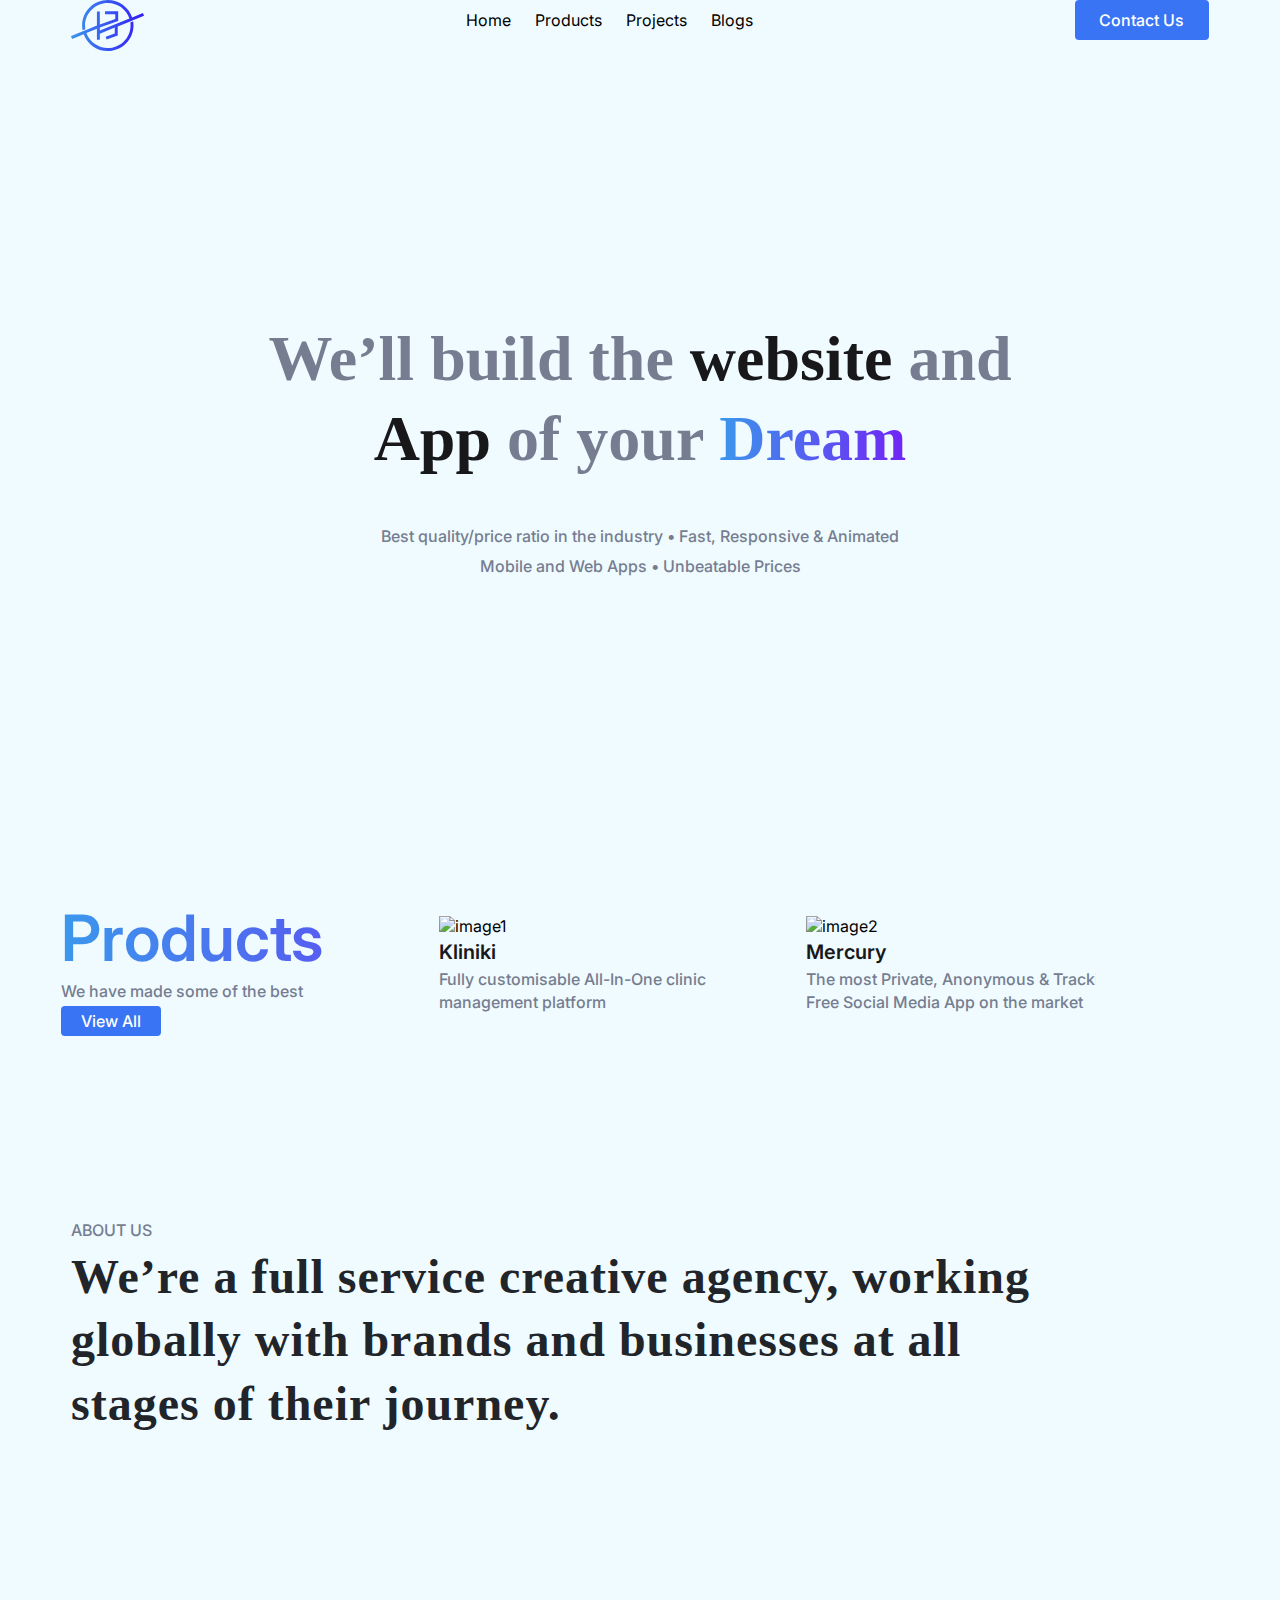
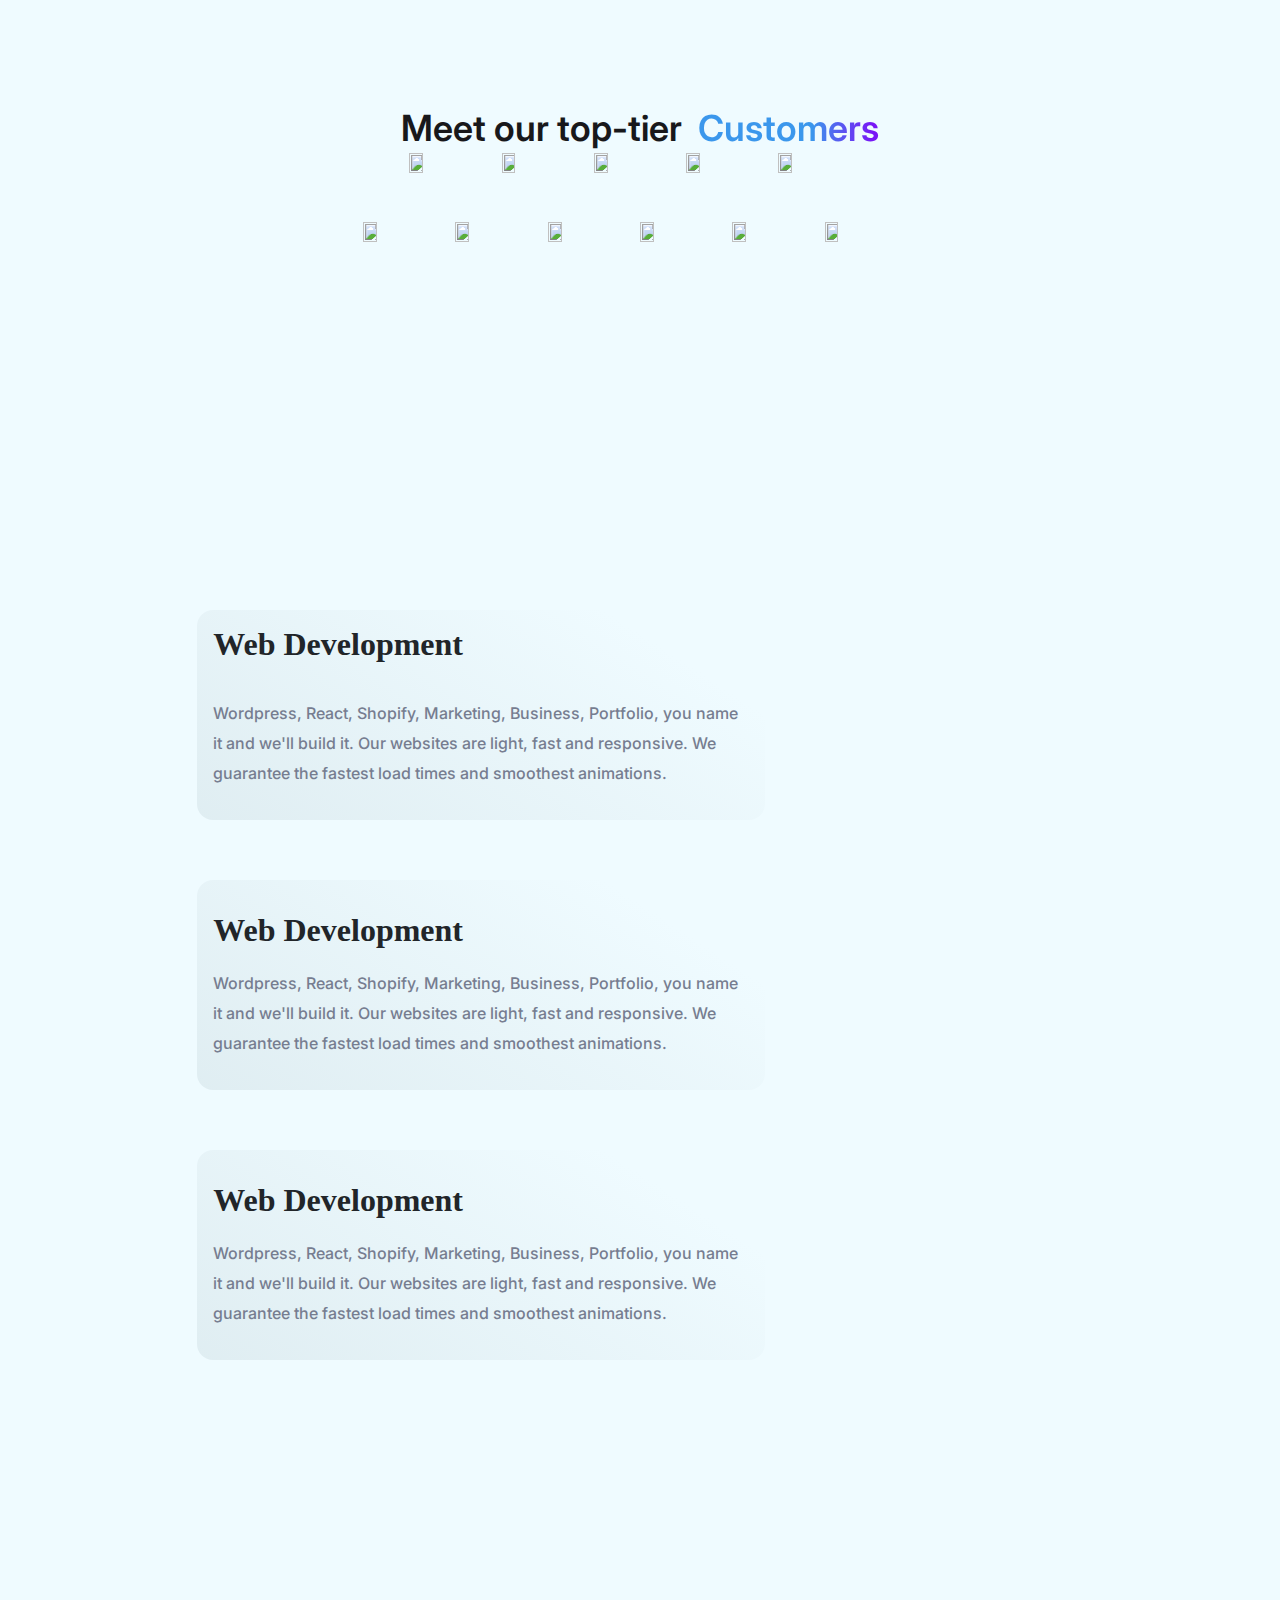
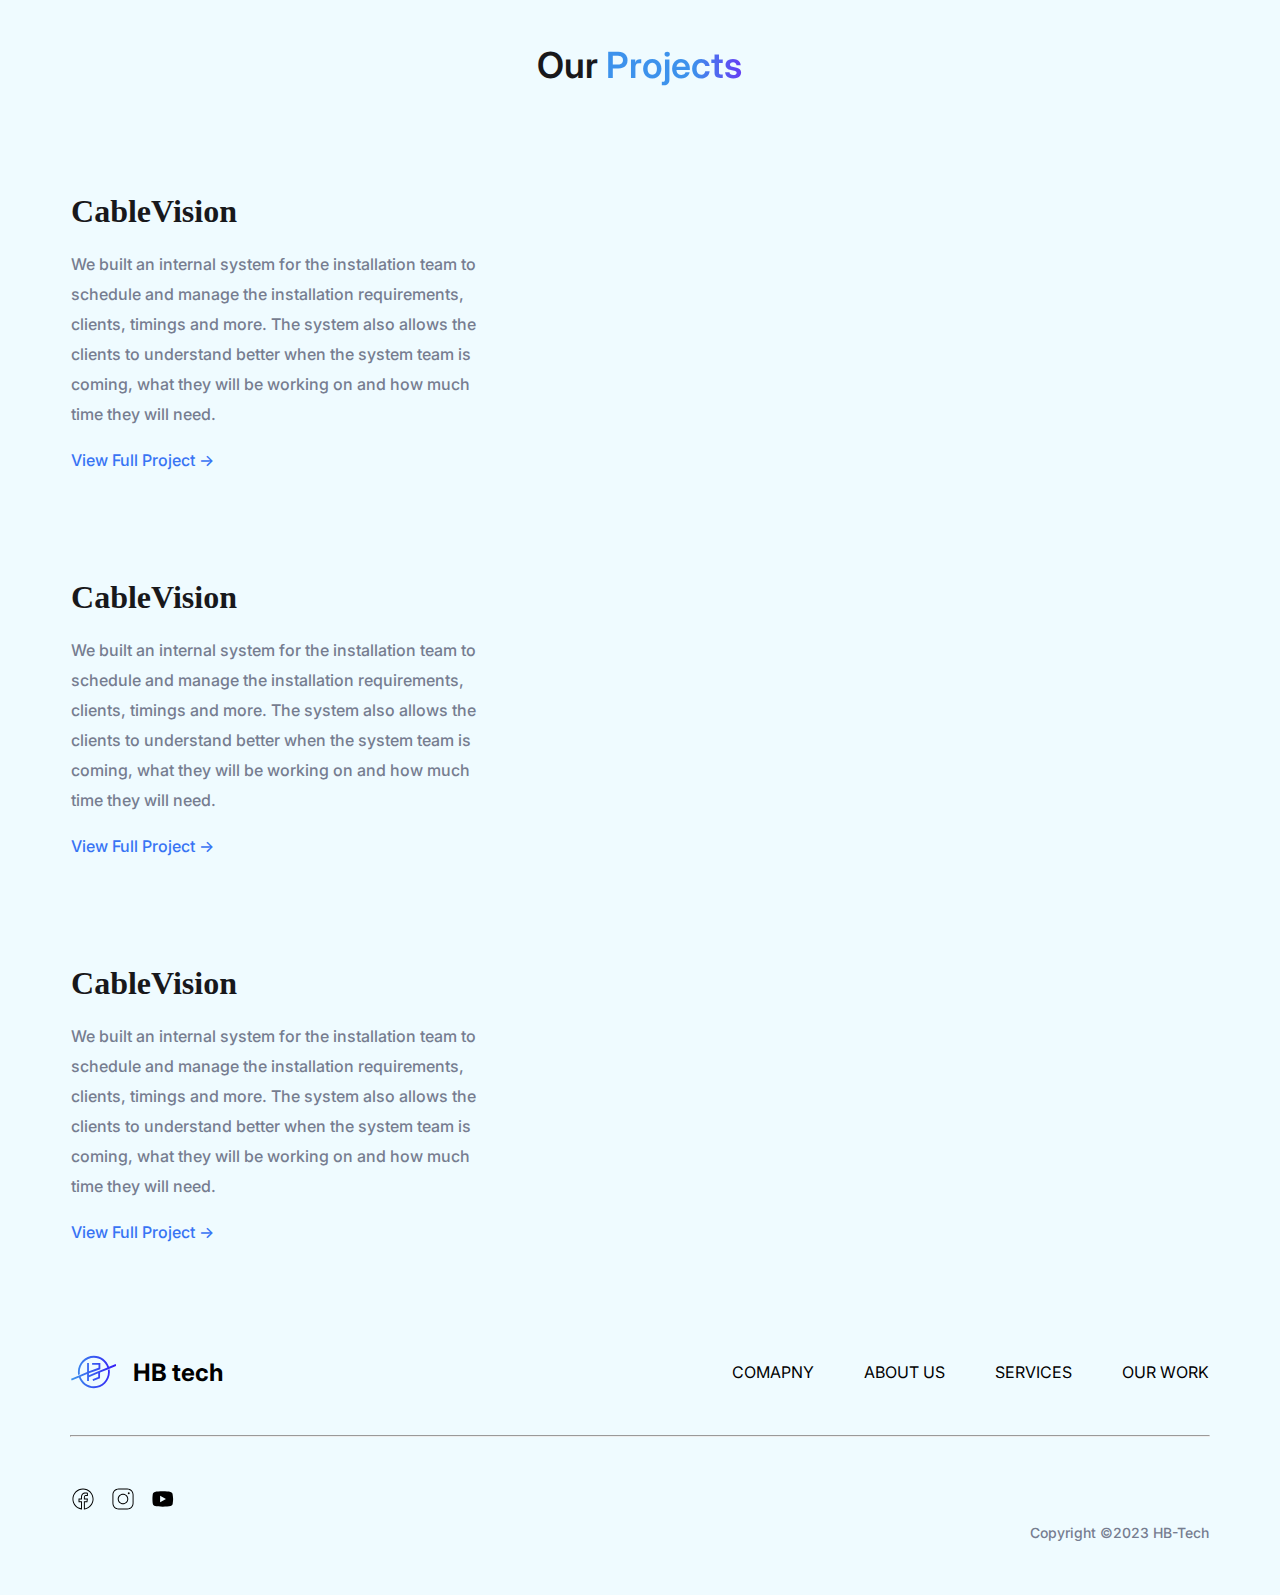
==== commit 35874f0e: "Add files via upload" ====
--- a/figma.html
+++ b/figma.html
@@ -75,8 +75,8 @@
             <button>View All</button>
           </div>
           <div class="m2r">
-            <div class="m2rr m2r1"><img src="../tinypng/Rectangle 34624143.png" alt="image1"><h6>Kliniki</h6><p>Fully customisable All-In-One clinic management platform</p></div>
-            <div class="m2rr m2r2"><img src="../tinypng/Rectangle 34624144.png" alt="image2"><h6>Mercury</h6>
+            <div class="m2rr m2r1"><img src="../assets/Rectangle 34624143.png" alt="image1"><h6>Kliniki</h6><p>Fully customisable All-In-One clinic management platform</p></div>
+            <div class="m2rr m2r2"><img src="../assets/Rectangle 34624144.png" alt="image2"><h6>Mercury</h6>
             <p>The most Private, Anonymous & Tracking-Free Social Media App on the market</p></div>
           </div>
         </div>
@@ -93,23 +93,23 @@
       <section class="show"> 
         <div class="container m44">
           <div class="m4">
-            <h1 class="h11">Meet our top-tier </h1> <h1><span class="color h12">Customers </span></h1> 
+            <h1 class="h11">Meet our top-tier &nbsp;  <span class="color">Customers </span> </h1>
             <div class="imglist">
               <div class="imglist">
-                <img src="../tinypng/Img 1.png" alt=""  width="144px" height="108px" class="image">
-              <img src="../tinypng/Img 2.png" alt=""  width="144px" height="108px" class="image">
-              <img src="../tinypng/Img 3.png" alt=""  width="144px" height="108px" class="image">
-              <img src="../tinypng/Img 4.png" alt=""  width="144px" height="108px" class="image">
-              <img src="../tinypng/Img 5.png" alt=""  width="144px" height="108px" class="image">
+                <img src="../assets/Img 1.png" alt=""  width="144px" height="108px" class="image">
+              <img src="../assets/Img 2.png" alt=""  width="144px" height="108px" class="image">
+              <img src="../assets/Img 3.png" alt=""  width="144px" height="108px" class="image">
+              <img src="../assets/Img 4.png" alt=""  width="144px" height="108px" class="image">
+              <img src="../assets/Img 5.png" alt=""  width="144px" height="108px" class="image">
               </div>
           
               <div class="imglist imglistb">
-                <img src="../tinypng/Img 6.png" alt=""  width="144px" height="108px" class="image">
-              <img src="../tinypng/Img 7.png" alt=""  width="144px" height="108px" class="image">
-              <img src="../tinypng/Img 8.png" alt=""  width="144px" height="108px" class="image">
-              <img src="../tinypng/Img 9.png" alt=""  width="144px" height="108px" class="image">
-              <img src="../tinypng/Img 10.png" alt=""  width="144px" height="108px" class="image">
-              <img src="../tinypng/Img 11.png" alt=""  width="144px" height="108px" class="image">
+                <img src="../assets/Img 6.png" alt=""  width="144px" height="108px" class="image">
+              <img src="../assets/Img 7.png" alt=""  width="144px" height="108px" class="image">
+              <img src="../assets/Img 8.png" alt=""  width="144px" height="108px" class="image">
+              <img src="../assets/Img 9.png" alt=""  width="144px" height="108px" class="image">
+              <img src="../assets/Img 10.png" alt=""  width="144px" height="108px" class="image">
+              <img src="../assets/Img 11.png" alt=""  width="144px" height="108px" class="image">
               </div>
             </div>
           </div>
@@ -121,21 +121,21 @@
             <h1 class="h11">Meet our top-tier </h1> <h1><span class="color h12">Customers </span></h1> 
             <div class="imglist">
               <div class="imglist imgelistt">
-                <img class="imgit" src="../tinypng/Img 1.png" alt=""  width="144px" height="108px" class="image">
-              <img class="imgit" src="../tinypng/Img 2.png" alt=""  width="144px" height="108px" class="image">
-              <img class="imgit" src="../tinypng/Img 3.png" alt=""  width="144px" height="108px" class="image">
+                <img class="imgit" src="../assets/Img 1.png" alt=""  width="144px" height="108px" class="image">
+              <img class="imgit" src="../assets/Img 2.png" alt=""  width="144px" height="108px" class="image">
+              <img class="imgit" src="../assets/Img 3.png" alt=""  width="144px" height="108px" class="image">
               </div>
               <div class="imglist imgelistt">
-                <img class="imgit" src="../tinypng/Img 4.png" alt=""  width="144px" height="108px" class="image">
-              <img class="imgit" src="../tinypng/Img 5.png" alt=""  width="144px" height="108px" class="image">
-              <img class="imgit" src="../tinypng/Img 6.png" alt=""  width="144px" height="108px" class="image">
-              <img class="imgit" src="../tinypng/Img 7.png" alt=""  width="144px" height="108px" class="image">
+                <img class="imgit" src="../assets/Img 4.png" alt=""  width="144px" height="108px" class="image">
+              <img class="imgit" src="../assets/Img 5.png" alt=""  width="144px" height="108px" class="image">
+              <img class="imgit" src="../assets/Img 6.png" alt=""  width="144px" height="108px" class="image">
+              <img class="imgit" src="../assets/Img 7.png" alt=""  width="144px" height="108px" class="image">
               </div>
               <div class="imglist imgelistt">
-                <img class="imgit" src="../tinypng/Img 8.png" alt=""  width="144px" height="108px" class="image">
-              <img class="imgit" src="../tinypng/Img 9.png" alt=""  width="144px" height="108px" class="image">
-              <img class="imgit" src="../tinypng/Img 10.png" alt=""  width="144px" height="108px" class="image">
-              <img class="imgit" src="../tinypng/Img 11.png" alt=""  width="144px" height="108px" class="image">
+                <img class="imgit" src="../assets/Img 8.png" alt=""  width="144px" height="108px" class="image">
+              <img class="imgit" src="../assets/Img 9.png" alt=""  width="144px" height="108px" class="image">
+              <img class="imgit" src="../assets/Img 10.png" alt=""  width="144px" height="108px" class="image">
+              <img class="imgit" src="../assets/Img 11.png" alt=""  width="144px" height="108px" class="image">
               </div>
         
             </div>
@@ -148,25 +148,25 @@
             <div class="m51">
               <div class="m51-left" >
                 <h6>Web Development</h6>
-                <img src="../tinypng/web-development.png" alt="">
+                <img src="../assets/web-development.png" alt="">
                 <p>Wordpress, React, Shopify, Marketing, Business, Portfolio, you name it and we'll build it. Our websites are light, fast and responsive. We guarantee the fastest load times and smoothest animations.</p>
               </div>
-             <img class="imgm" src="../tinypng/Frame 427321678.png" alt="">
+             <img class="imgm" src="../assets/Frame 427321678.png" alt="">
             </div>
             <div class="m51">
               <div class="m51-left">
-                <img src="../tinypng/web-development.png" alt="">
+                <img src="../assets/web-development.png" alt="">
                 <h6>Web Development</h6>
                 <p>Wordpress, React, Shopify, Marketing, Business, Portfolio, you name it and we'll build it. Our websites are light, fast and responsive. We guarantee the fastest load times and smoothest animations.</p>
               </div>
-             <img class="imgm" src="../tinypng/Frame 427321704.png" alt="">
+             <img class="imgm" src="../assets/Frame 427321704.png" alt="">
             </div><div class="m51">
               <div class="m51-left">
-                <img src="../tinypng/web-development.png" alt="">
+                <img src="../assets/web-development.png" alt="">
                 <h6>Web Development</h6>
                 <p>Wordpress, React, Shopify, Marketing, Business, Portfolio, you name it and we'll build it. Our websites are light, fast and responsive. We guarantee the fastest load times and smoothest animations.</p>
               </div>
-             <img class="imgm" src="../tinypng/Frame 427321706.png" alt="">
+             <img class="imgm" src="../assets/Frame 427321706.png" alt="">
             </div>
           </div>
         </div>
@@ -182,7 +182,7 @@
                 <p class="pd">View Full Project &#8594;</p>
               </div>
               <div class="m6lowr">
-                <img src="../tinypng/Untitled design-2 3.png" alt="">
+                <img src="../assets/Untitled design-2 3.png" alt="">
               </div>
             </div>
             <div class="m6lower">
@@ -192,7 +192,7 @@
                 <p class="pd">View Full Project &#8594;</p>
               </div>
               <div class="m6lowr">
-                <img src="../tinypng/Rectangle 7.png" alt="">
+                <img src="../assets/Rectangle 7.png" alt="">
               </div>
             </div>
             <div class="m6lower">
@@ -202,7 +202,7 @@
                 <p class="pd">View Full Project &#8594;</p>
               </div>
               <div class="m6lowr">
-                <img src="../tinypng/Untitled design-2 5.png" alt="">
+                <img src="../assets/Untitled design-2 5.png" alt="">
               </div>
             </div>
           </div>
--- a/figma.css
+++ b/figma.css
@@ -353,18 +353,22 @@
   width: 100%;
 }
 
-.m4 h1 {
+.m4 .h11 {
   color: var(--Gray-200, #18181b);
 
   /* Heading/H4 */
   font-family: Inter;
-  font-size: 36px;
+  font-size: clamp(32px,5vw,36px);
   font-style: normal;
   font-weight: 600;
   line-height:  133.333%;
-}
-
-.m4 h1 .color {
+  width: 100;
+  display: flex;
+  
+  justify-content: center;
+}
+
+.m4 .color {
   background: linear-gradient(91deg, #3b97ec 62.7%, #7815f6 96.59%);
   background-clip: text;
   -webkit-background-clip: text;
@@ -375,7 +379,7 @@
   font-size: clamp(32px,5vw,36px);
   font-style: normal;
   font-weight: 600;
-  line-height: 48px;
+  line-height: 133.333%;
 }
 
 .m4 .imglist {
@@ -405,6 +409,7 @@
 
   display: inline-flex;
   padding: 12px 16px 32px 16px;
+  width: 44.53%;
   flex-direction: column;
   align-items: flex-start;
   gap: 16px;
@@ -778,30 +783,9 @@
 
 
 
-.m4 h1 {
-  color: var(--Gray-200, #18181b);
-
-  /* Heading/H4 */
-  font-family: Inter;
-  font-size: clamp(16px,5vw,64px);
-  font-style: normal;
-  font-weight: 600;
-  line-height:  133.333%;
-}
-
-.m4 h1 .color {
-  background: linear-gradient(91deg, #3b97ec 62.7%, #7815f6 96.59%);
-  background-clip: text;
-  -webkit-background-clip: text;
-  -webkit-text-fill-color: transparent;
-
-  /* Heading/H4 */
-  font-family: Inter;
-  font-size: clamp(32px,5vw,36px);
-  font-style: normal;
-  font-weight: 600;
-  line-height: 48px;
-}
+
+
+
 
 .imgit{
   height: 64px;
@@ -1323,31 +1307,6 @@
 
 
 
-.m4 h1 {
-  color: var(--Gray-200, #18181b);
-
-  /* Heading/H4 */
-  font-family: Inter;
-  font-size: clamp(16px,5vw,64px);
-  font-style: normal;
-  font-weight: 600;
-  line-height:  133.333%;
-}
-
-.m4 h1 .color {
-  background: linear-gradient(91deg, #3b97ec 62.7%, #7815f6 96.59%);
-  background-clip: text;
-  -webkit-background-clip: text;
-  -webkit-text-fill-color: transparent;
-
-  /* Heading/H4 */
-  font-family: Inter;
-  font-size: clamp(32px,5vw,36px);
-  font-style: normal;
-  font-weight: 600;
-  line-height: 48px;
-}
-
 .imgit{
   height: 64px;
   width: 79px;
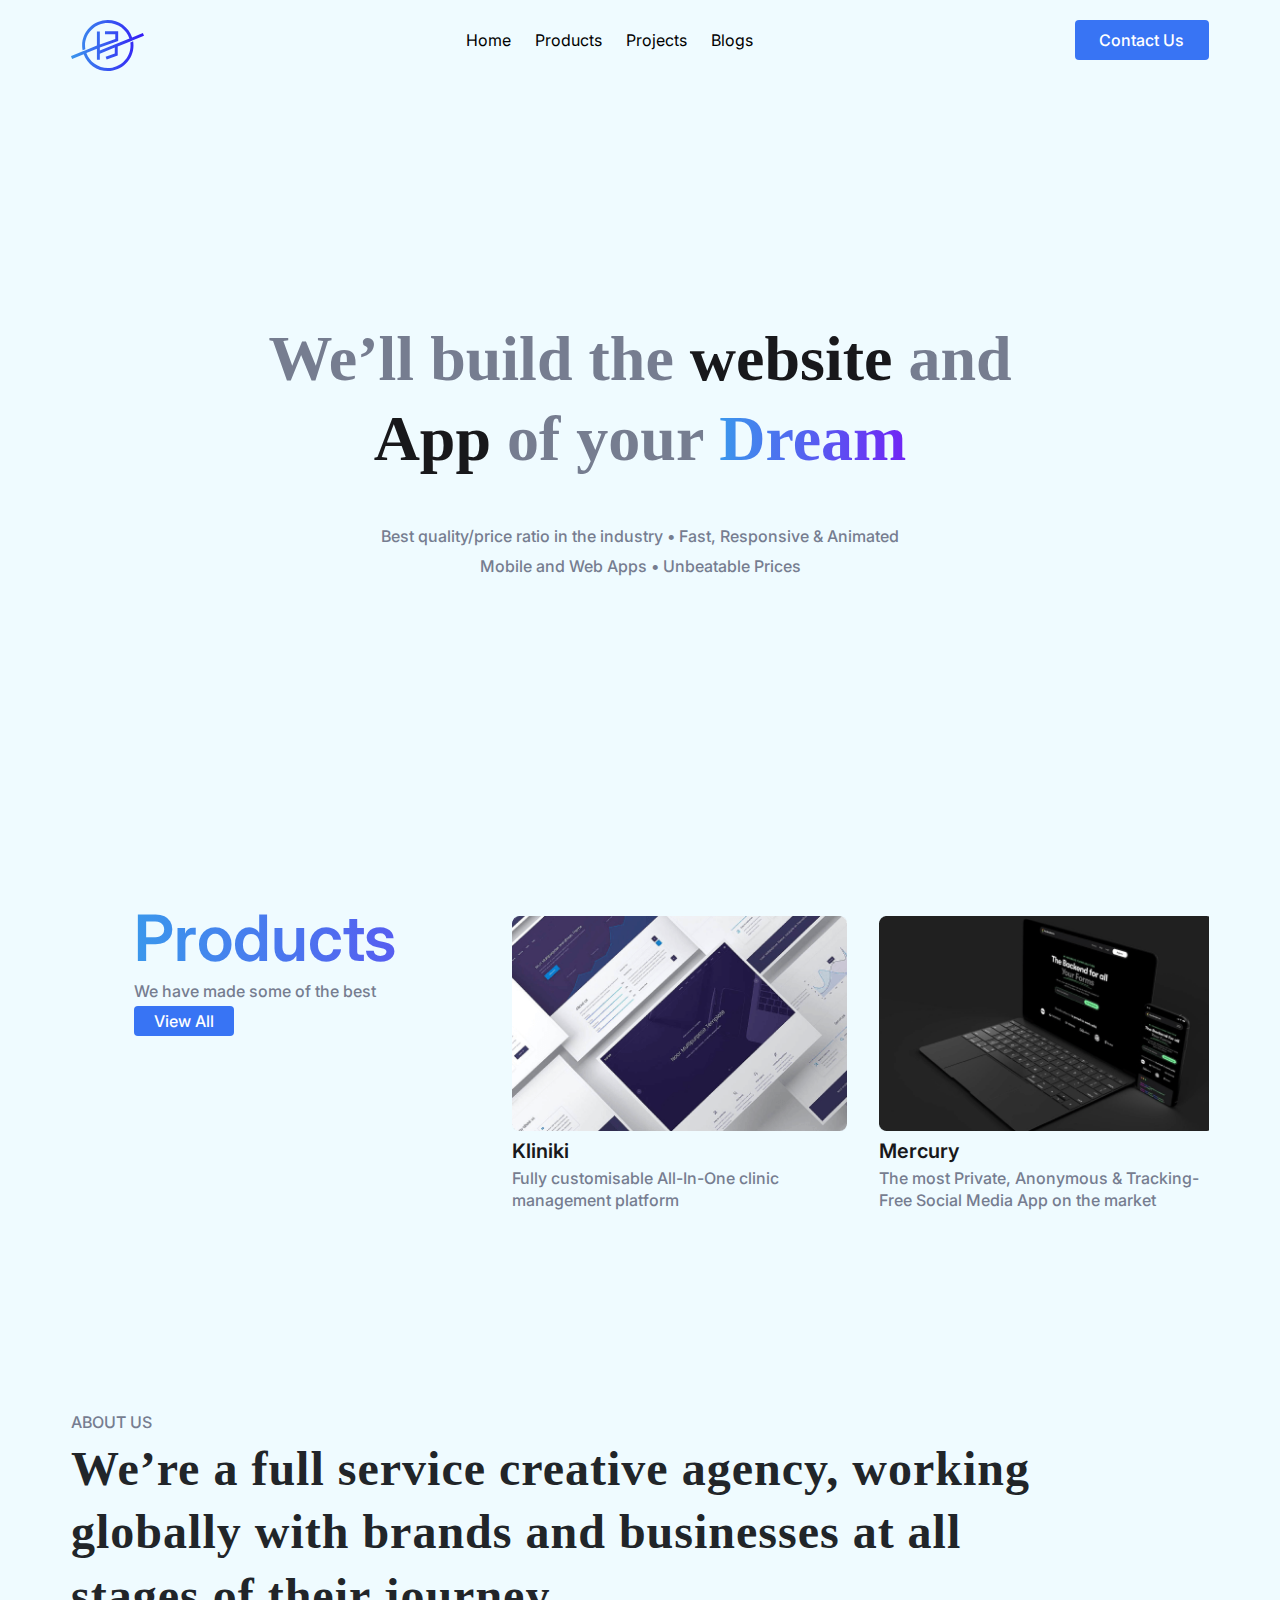
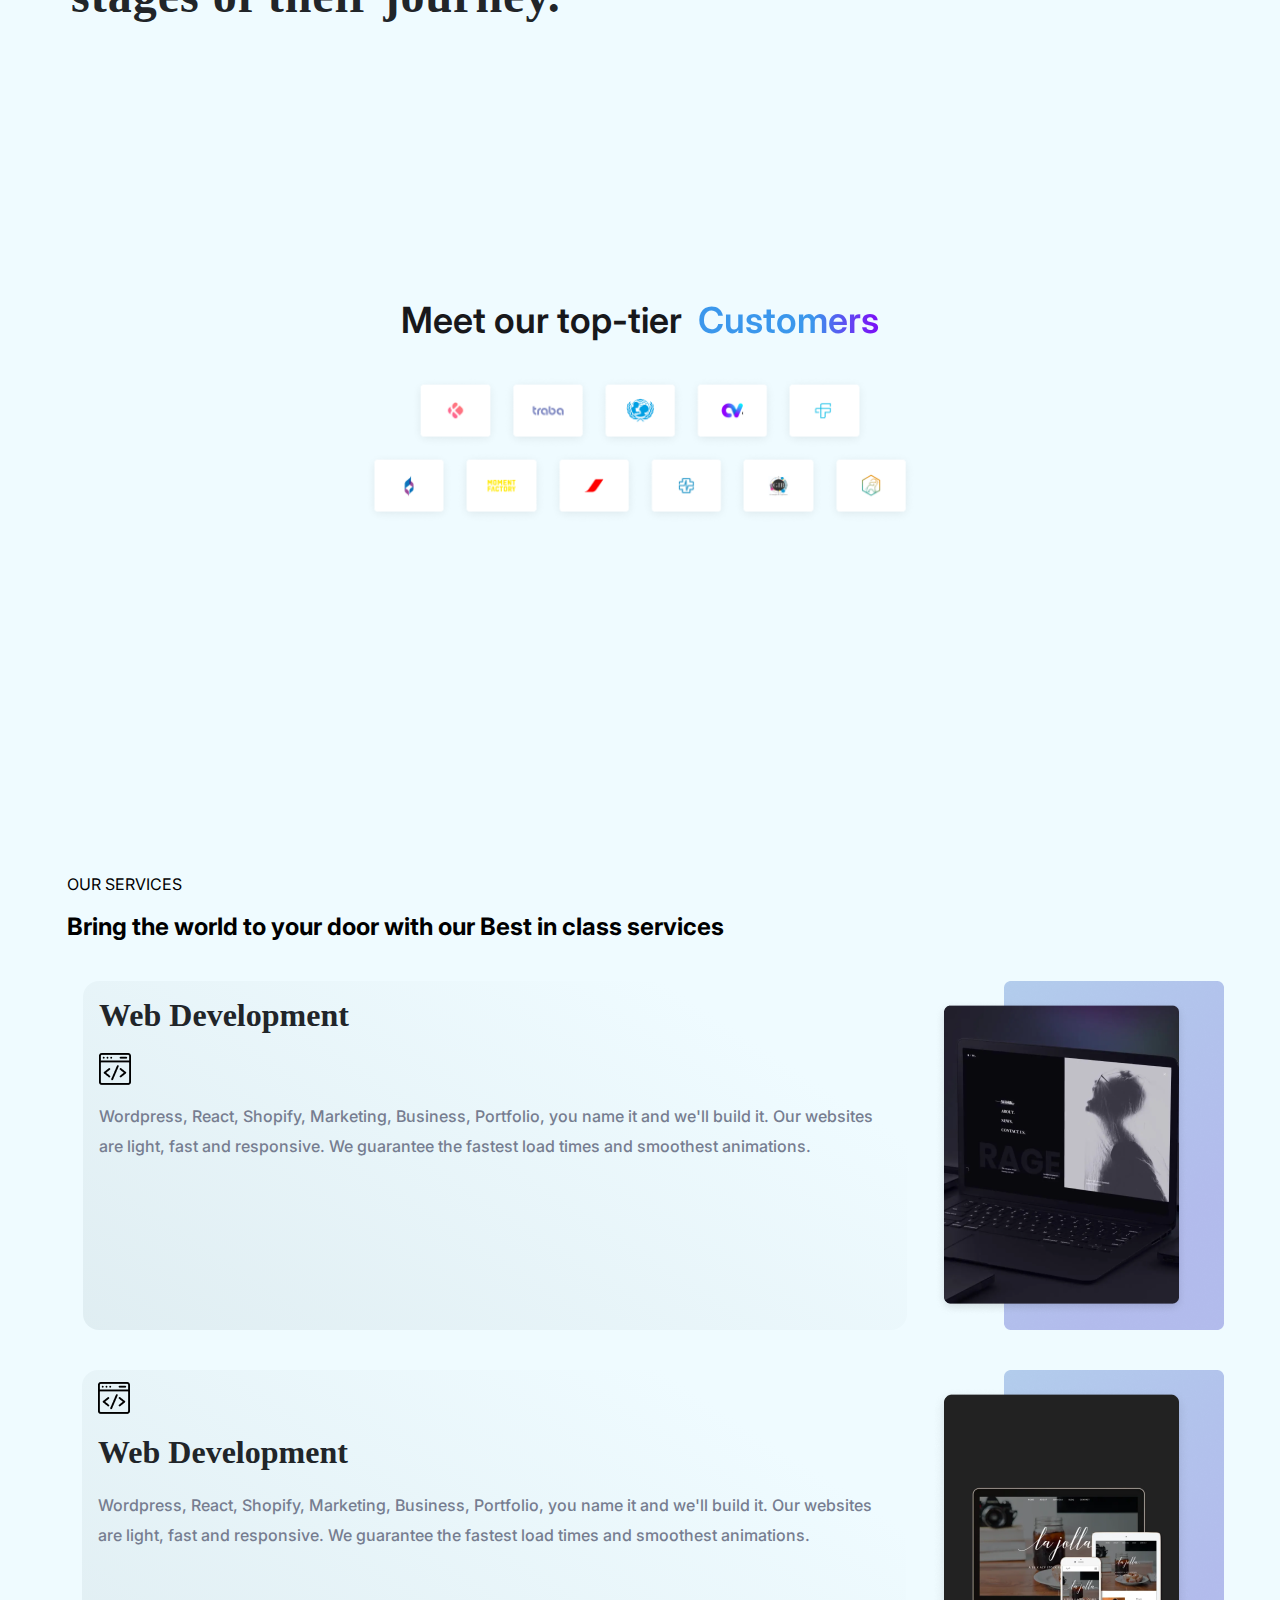
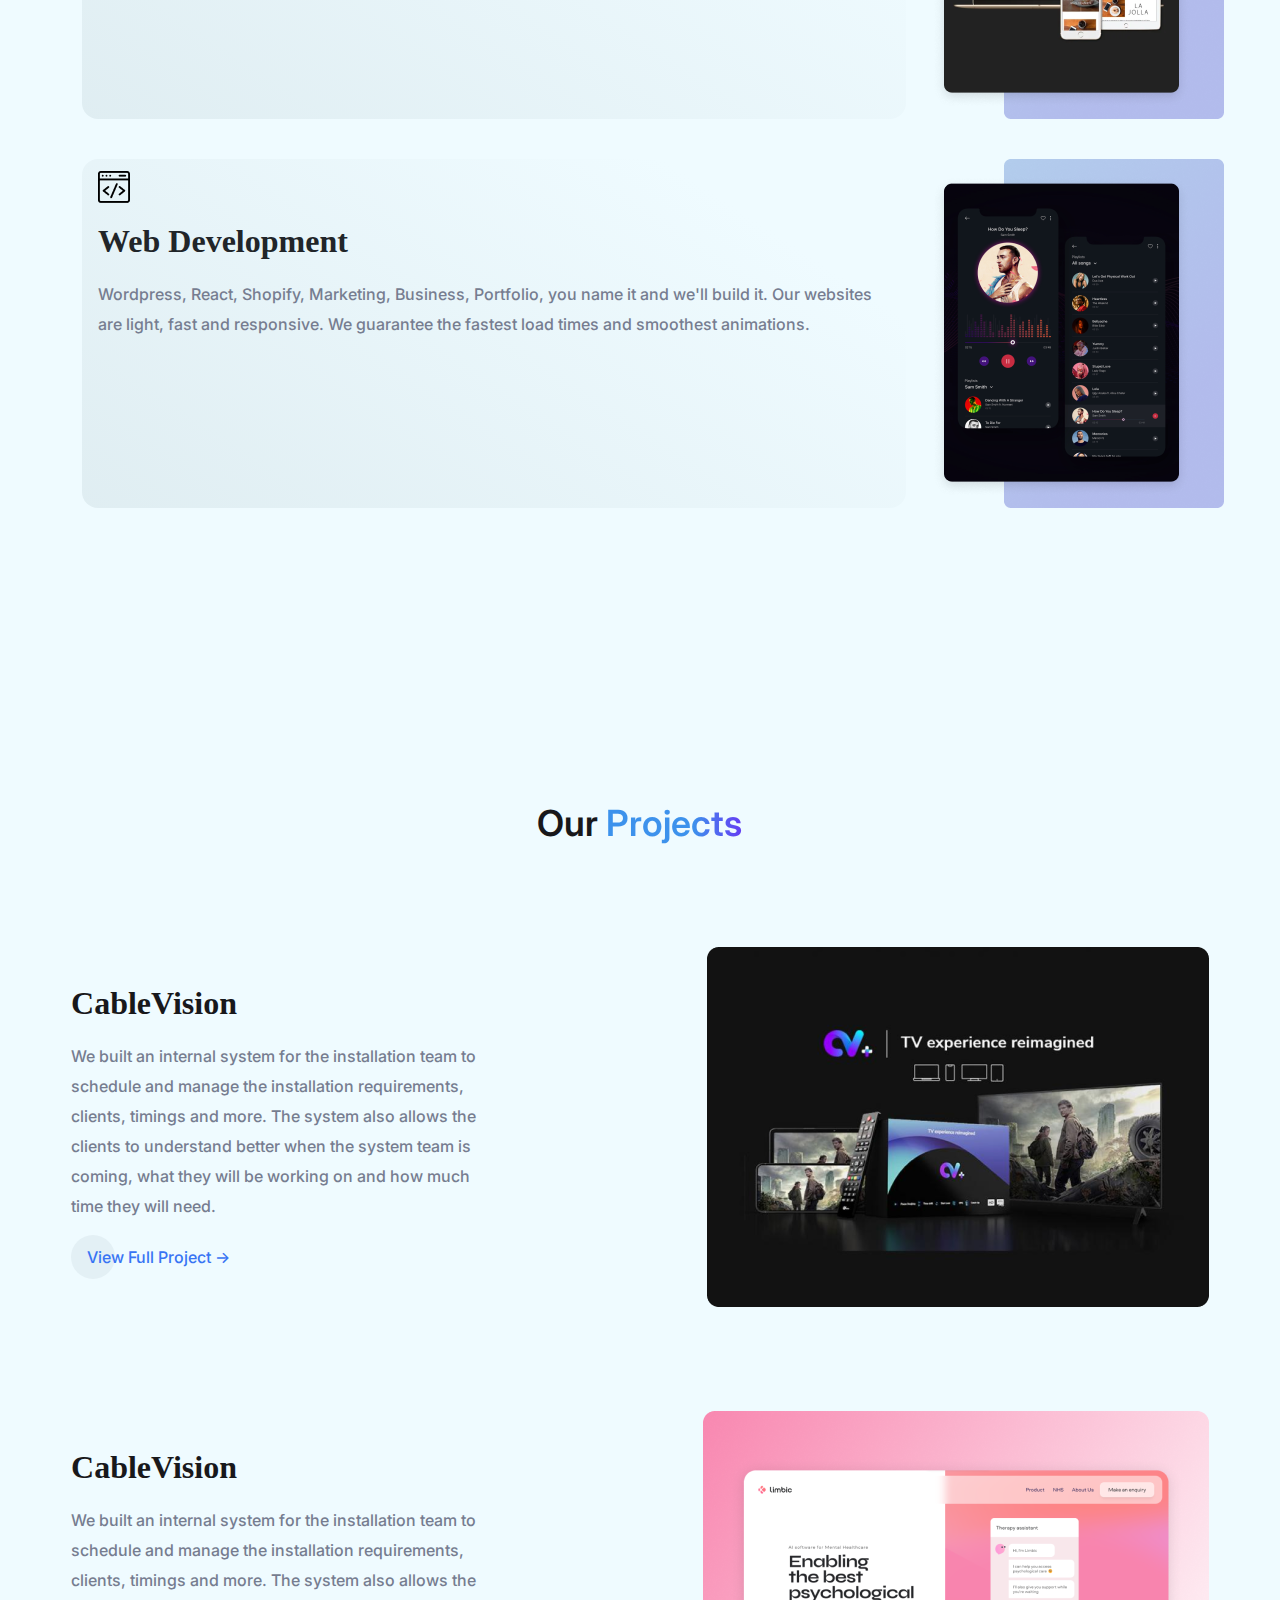
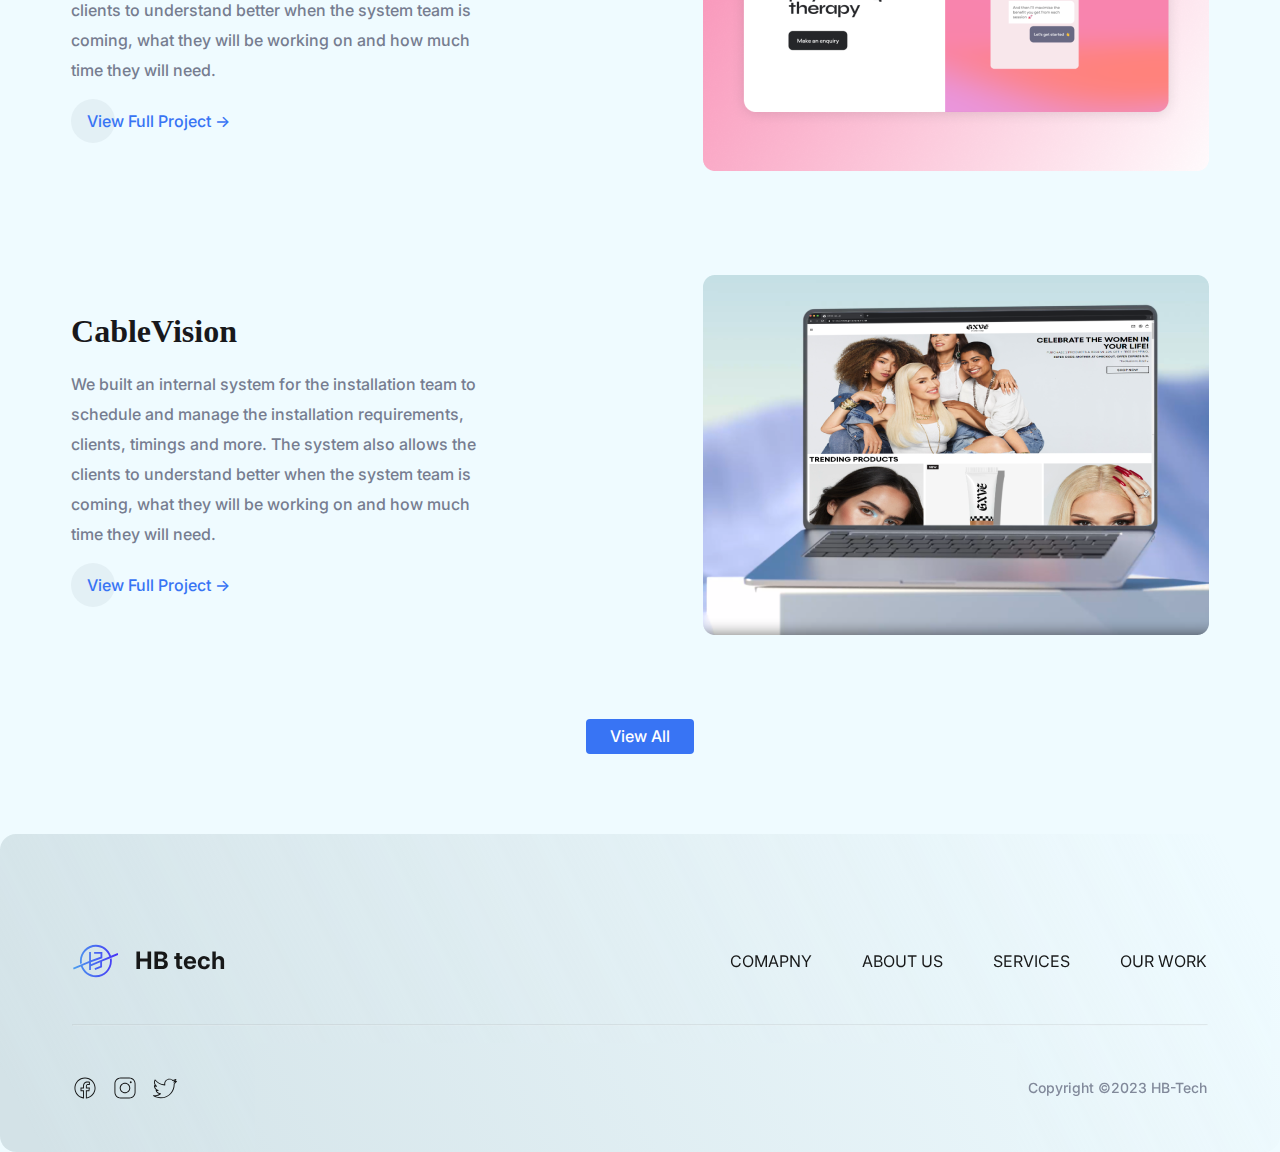
==== commit 11d49507: "code updated" ====
--- a/figma.html
+++ b/figma.html
@@ -65,11 +65,11 @@
             </p>
           </div>
      
-      </section>
-        <section style="display: flex; justify-content: space-between;" >
-        <div class="container m22 " style="display: flex; justify-content: space-between; ">
-        <div class="m2" style="display: flex; justify-content: space-between; gap: 100px; "  >
-          <div class="m2l" style="width: 36% ;">
+      </section >
+        <section style="display: flex; justify-content: space-between; margin: 0 auto;" >
+        <div class="container m22 " style="display: flex; justify-content: space-between; margin: 0 auto; ">
+        <div class="m2" style="display: flex; justify-content: space-between; gap: 100px; width: 100%; margin: 0 auto;"  >
+          <div class="m2l" style="width: 80% ;">
             <h1>Products</h1>
             <p>We have made some of the best</p>
             <button>View All</button>
@@ -142,6 +142,15 @@
           </div>
         </div>
       </section>
+      <section>
+        <div class="container " style=" margin: 20px 5.20%; width: 100%; max-width: 76.43%; padding-top: 80px;">
+          <div class="add-on" style="display: flex; flex-direction: column; gap: 18px; ">
+            <p>OUR SERVICES</p>
+            <h2>Bring the world to your door with our
+              Best in class services</h2>
+          </div>
+        </div>
+      </section>
        <section>
         <div class="container oneplus" style="display: flex; justify-content: center;">
           <div class="m5">
@@ -160,7 +169,8 @@
                 <p>Wordpress, React, Shopify, Marketing, Business, Portfolio, you name it and we'll build it. Our websites are light, fast and responsive. We guarantee the fastest load times and smoothest animations.</p>
               </div>
              <img class="imgm" src="../assets/Frame 427321704.png" alt="">
-            </div><div class="m51">
+            </div>
+              <div class="m51">
               <div class="m51-left">
                 <img src="../assets/web-development.png" alt="">
                 <h6>Web Development</h6>
@@ -179,7 +189,10 @@
               <div class="m6lowl">
                 <h5 class="cv">CableVision</h5>
                 <p class="wb">We built an internal system for the installation team to schedule and manage the installation requirements, clients, timings and more. The system also allows the clients to understand better when the system team is coming, what they will be working on and how much time they will need.</p>
-                <p class="pd">View Full Project &#8594;</p>
+                <div class="amd" >
+
+                  <p class="pd"><div class="pd1"></div>&nbsp; &nbsp; View Full Project &#8594;</p>
+                </div>
               </div>
               <div class="m6lowr">
                 <img src="../assets/Untitled design-2 3.png" alt="">
@@ -189,7 +202,10 @@
               <div class="m6lowl">
                 <h5 class="cv">CableVision</h5>
                 <p class="wb">We built an internal system for the installation team to schedule and manage the installation requirements, clients, timings and more. The system also allows the clients to understand better when the system team is coming, what they will be working on and how much time they will need.</p>
-                <p class="pd">View Full Project &#8594;</p>
+                <div class="amd" >
+
+                  <p class="pd"><div class="pd1"></div>&nbsp; &nbsp; View Full Project &#8594;</p>
+                </div>
               </div>
               <div class="m6lowr">
                 <img src="../assets/Rectangle 7.png" alt="">
@@ -199,7 +215,10 @@
               <div class="m6lowl">
                 <h5 class="cv">CableVision</h5>
                 <p class="wb">We built an internal system for the installation team to schedule and manage the installation requirements, clients, timings and more. The system also allows the clients to understand better when the system team is coming, what they will be working on and how much time they will need.</p>
-                <p class="pd">View Full Project &#8594;</p>
+                <div class="amd" >
+
+                  <p class="pd"><div class="pd1"></div>&nbsp; &nbsp; View Full Project &#8594;</p>
+                </div>
               </div>
               <div class="m6lowr">
                 <img src="../assets/Untitled design-2 5.png" alt="">
@@ -208,8 +227,27 @@
           </div>
         </div>
       </section>
+      <section>
+        <div class="container" style="display: flex; justify-content: center; padding: 80px;">
+          <div class="vbtn" style="height: 25px; text-align: center; display: inline-flex;
+          padding: 5px 24px;
+          justify-content: center;
+          align-items: center;
+          gap: 10px; border-radius: 4px;
+background: var(--Blue-100, #3874F4); color: #FFF;
+
+/* Body/B2 */
+font-family: Inter;
+font-size: 16px;
+font-style: normal;
+font-weight: 500;
+line-height: 30px; /* 187.5% */">View All</div>
+        </div>
+      </section>
     </main>
-   <footer class="footershow" >
+   <footer style="border-radius: 16px;
+   opacity: 0.9;
+   background: linear-gradient(243deg, rgba(239, 251, 255, 0.00) 4.06%, #D0E0E5 96.95%); padding: 2px;" class="footershow" >
       <div class="container" style="margin-top: 100px;">
         <div class="foot">
           <div class="footerleft">
@@ -274,18 +312,9 @@
                 d="M 16 3 C 8.8324839 3 3 8.8324839 3 16 L 3 34 C 3 41.167516 8.8324839 47 16 47 L 34 47 C 41.167516 47 47 41.167516 47 34 L 47 16 C 47 8.8324839 41.167516 3 34 3 L 16 3 z M 16 5 L 34 5 C 40.086484 5 45 9.9135161 45 16 L 45 34 C 45 40.086484 40.086484 45 34 45 L 16 45 C 9.9135161 45 5 40.086484 5 34 L 5 16 C 5 9.9135161 9.9135161 5 16 5 z M 37 11 A 2 2 0 0 0 35 13 A 2 2 0 0 0 37 15 A 2 2 0 0 0 39 13 A 2 2 0 0 0 37 11 z M 25 14 C 18.936712 14 14 18.936712 14 25 C 14 31.063288 18.936712 36 25 36 C 31.063288 36 36 31.063288 36 25 C 36 18.936712 31.063288 14 25 14 z M 25 16 C 29.982407 16 34 20.017593 34 25 C 34 29.982407 29.982407 34 25 34 C 20.017593 34 16 29.982407 16 25 C 16 20.017593 20.017593 16 25 16 z"
               ></path>
             </svg>
-            <svg
-              xmlns="http://www.w3.org/2000/svg"
-              x="0px"
-              y="0px"
-              width="24"
-              height="24"
-              viewBox="0 0 50 50"
-            >
-              <path
-                d="M 44.898438 14.5 C 44.5 12.300781 42.601563 10.699219 40.398438 10.199219 C 37.101563 9.5 31 9 24.398438 9 C 17.800781 9 11.601563 9.5 8.300781 10.199219 C 6.101563 10.699219 4.199219 12.199219 3.800781 14.5 C 3.398438 17 3 20.5 3 25 C 3 29.5 3.398438 33 3.898438 35.5 C 4.300781 37.699219 6.199219 39.300781 8.398438 39.800781 C 11.898438 40.5 17.898438 41 24.5 41 C 31.101563 41 37.101563 40.5 40.601563 39.800781 C 42.800781 39.300781 44.699219 37.800781 45.101563 35.5 C 45.5 33 46 29.398438 46.101563 25 C 45.898438 20.5 45.398438 17 44.898438 14.5 Z M 19 32 L 19 18 L 31.199219 25 Z"
-              ></path>
-            </svg>
+            <svg xmlns="http://www.w3.org/2000/svg" x="0px" y="0px" width="24" height="24" viewBox="0 0 50 50">
+              <path d="M 34.21875 5.46875 C 28.238281 5.46875 23.375 10.332031 23.375 16.3125 C 23.375 16.671875 23.464844 17.023438 23.5 17.375 C 16.105469 16.667969 9.566406 13.105469 5.125 7.65625 C 4.917969 7.394531 4.597656 7.253906 4.261719 7.277344 C 3.929688 7.300781 3.632813 7.492188 3.46875 7.78125 C 2.535156 9.386719 2 11.234375 2 13.21875 C 2 15.621094 2.859375 17.820313 4.1875 19.625 C 3.929688 19.511719 3.648438 19.449219 3.40625 19.3125 C 3.097656 19.148438 2.726563 19.15625 2.425781 19.335938 C 2.125 19.515625 1.941406 19.839844 1.9375 20.1875 L 1.9375 20.3125 C 1.9375 23.996094 3.84375 27.195313 6.65625 29.15625 C 6.625 29.152344 6.59375 29.164063 6.5625 29.15625 C 6.21875 29.097656 5.871094 29.21875 5.640625 29.480469 C 5.410156 29.742188 5.335938 30.105469 5.4375 30.4375 C 6.554688 33.910156 9.40625 36.5625 12.9375 37.53125 C 10.125 39.203125 6.863281 40.1875 3.34375 40.1875 C 2.582031 40.1875 1.851563 40.148438 1.125 40.0625 C 0.65625 40 0.207031 40.273438 0.0507813 40.71875 C -0.109375 41.164063 0.0664063 41.660156 0.46875 41.90625 C 4.980469 44.800781 10.335938 46.5 16.09375 46.5 C 25.425781 46.5 32.746094 42.601563 37.65625 37.03125 C 42.566406 31.460938 45.125 24.226563 45.125 17.46875 C 45.125 17.183594 45.101563 16.90625 45.09375 16.625 C 46.925781 15.222656 48.5625 13.578125 49.84375 11.65625 C 50.097656 11.285156 50.070313 10.789063 49.777344 10.445313 C 49.488281 10.101563 49 9.996094 48.59375 10.1875 C 48.078125 10.417969 47.476563 10.441406 46.9375 10.625 C 47.648438 9.675781 48.257813 8.652344 48.625 7.5 C 48.75 7.105469 48.613281 6.671875 48.289063 6.414063 C 47.964844 6.160156 47.511719 6.128906 47.15625 6.34375 C 45.449219 7.355469 43.558594 8.066406 41.5625 8.5 C 39.625 6.6875 37.074219 5.46875 34.21875 5.46875 Z M 34.21875 7.46875 C 36.769531 7.46875 39.074219 8.558594 40.6875 10.28125 C 40.929688 10.53125 41.285156 10.636719 41.625 10.5625 C 42.929688 10.304688 44.167969 9.925781 45.375 9.4375 C 44.679688 10.375 43.820313 11.175781 42.8125 11.78125 C 42.355469 12.003906 42.140625 12.53125 42.308594 13.011719 C 42.472656 13.488281 42.972656 13.765625 43.46875 13.65625 C 44.46875 13.535156 45.359375 13.128906 46.3125 12.875 C 45.457031 13.800781 44.519531 14.636719 43.5 15.375 C 43.222656 15.578125 43.070313 15.90625 43.09375 16.25 C 43.109375 16.65625 43.125 17.058594 43.125 17.46875 C 43.125 23.71875 40.726563 30.503906 36.15625 35.6875 C 31.585938 40.871094 24.875 44.5 16.09375 44.5 C 12.105469 44.5 8.339844 43.617188 4.9375 42.0625 C 9.15625 41.738281 13.046875 40.246094 16.1875 37.78125 C 16.515625 37.519531 16.644531 37.082031 16.511719 36.683594 C 16.378906 36.285156 16.011719 36.011719 15.59375 36 C 12.296875 35.941406 9.535156 34.023438 8.0625 31.3125 C 8.117188 31.3125 8.164063 31.3125 8.21875 31.3125 C 9.207031 31.3125 10.183594 31.1875 11.09375 30.9375 C 11.53125 30.808594 11.832031 30.402344 11.816406 29.945313 C 11.800781 29.488281 11.476563 29.097656 11.03125 29 C 7.472656 28.28125 4.804688 25.382813 4.1875 21.78125 C 5.195313 22.128906 6.226563 22.402344 7.34375 22.4375 C 7.800781 22.464844 8.214844 22.179688 8.355469 21.746094 C 8.496094 21.3125 8.324219 20.835938 7.9375 20.59375 C 5.5625 19.003906 4 16.296875 4 13.21875 C 4 12.078125 4.296875 11.03125 4.6875 10.03125 C 9.6875 15.519531 16.6875 19.164063 24.59375 19.5625 C 24.90625 19.578125 25.210938 19.449219 25.414063 19.210938 C 25.617188 18.96875 25.695313 18.648438 25.625 18.34375 C 25.472656 17.695313 25.375 17.007813 25.375 16.3125 C 25.375 11.414063 29.320313 7.46875 34.21875 7.46875 Z"></path>
+              </svg>
           </div class="lastdivr">
           <p>Copyright ©2023 HB-Tech</p>
         </div>
--- a/figma.css
+++ b/figma.css
@@ -31,6 +31,7 @@
 }
 
 header {
+  padding-top: 20px;
   position: absolute;
   width: calc(100% - 5.55% - 5.55%);
   padding-left: 5.55%;
@@ -101,6 +102,7 @@
 footer .footerright .btn {
   height: 30px;
   display: flex;
+  padding: 10px 0 ;
   justify-content: center;
   align-items: center;
 }
@@ -113,6 +115,8 @@
   width: 88.88%;
   margin: 0 auto;
   margin-top: 38px;
+  opacity: 0.2;
+  background: #8140F7;;
 }
 
 .lastdiv {
@@ -125,6 +129,7 @@
 
 .lastdivl {
   display: flex;
+  align-items: center;
   gap: 16px;
 }
 
@@ -143,16 +148,13 @@
 
 .lastdivr {
   display: flex;
-  flex-direction: column;
-  margin-top: 10px ;
-  margin: 0 auto;
+  align-items: center;
 }
 /* main tag */
 
 .lastdiv p{
   display: flex;
   justify-content: center;
-  margin-top: 33.77px;
 }
 
 .preview {
@@ -212,7 +214,6 @@
 
 .m2 {
   display: flex;
-  justify-content: space-between;
   overflow: hidden;
 }
 
@@ -342,6 +343,7 @@
   display: flex;
   margin: 0 auto;
   flex-direction: column;
+  gap: 30px;
   justify-content: center;
   align-items: center;
   width: 62.5% ;
@@ -401,15 +403,18 @@
   margin-top: 40px;
   display: flex;
   justify-content: space-around;
-  padding: 10px 3%;
+  padding: 10px auto;
+  margin: 20px 56px;
 
 }
 
 .m51-left {
 
-  display: inline-flex;
+  display: flex;
+  box-sizing: border-box;
+  margin: 0 auto;
   padding: 12px 16px 32px 16px;
-  width: 44.53%;
+  width: 70.53%;
   flex-direction: column;
   align-items: flex-start;
   gap: 16px;
@@ -501,8 +506,12 @@
 gap: 16px;
 }
 
-.m6 .pd{
+.amd{
+  height: 40px;
+  display: flex;
+  align-items: center;
   color: var(--Blue-100, #3874F4);
+
 
 /* Body/B2 */
 font-size: 16px;
@@ -510,6 +519,33 @@
 font-weight: 500;
 line-height: 30px; /* 187.5% */
 border-radius: 6px;
+display: flex;
+align-items: center;
+}
+}
+
+.m6 .amd .pd p{
+  color: var(--Blue-100, #3874F4);
+
+
+/* Body/B2 */
+font-size: 16px;
+font-style: normal;
+font-weight: 500;
+line-height: 30px; /* 187.5% */
+border-radius: 6px;
+display: flex;
+align-items: center;
+margin-left: 100px;
+}
+
+.pd1{
+  position:absolute;
+  height: 44px;
+  width: 44px;
+  border-radius: 38px;
+  background: #E3F0F5;
+  z-index: -1;
 }
 
 .m6 .cv{
@@ -652,13 +688,14 @@
   -webkit-text-fill-color: transparent;
 }
 
-.m2l > p {
+.m2l  p {
   display: flex;
   height: 30px;
   flex-direction: column;
   justify-content: center;
   flex-shrink: 0;
   color: var(--Gray-100, #767d90);
+  width: 100%;
 
   /* Body/B2 */
   font-family: Inter;
@@ -807,10 +844,11 @@
 }
 
 .m51{
-  display: flex;
-  flex-direction: column;
-  align-items: center;
-  justify-content: center;
+  margin: 0 auto;
+  display: flex;
+  flex-direction: column;
+  align-items: center;
+  justify-content: space-between;
   gap: 20px;
   margin: 0 auto;
   width: 100%;
@@ -823,7 +861,6 @@
   margin: 0 auto;
   flex-direction: column;
   align-items: flex-start;
-  gap: 16px;
   border-radius: 16px;
   background: linear-gradient(
     213deg,
@@ -867,8 +904,8 @@
 .m5{
   display: flex;
   flex-direction: column;
-  gap: 142px;
-  margin-left:40px ;
+  gap: 0;
+  margin-left:0 ;
 }
 
 .m6lower{
@@ -1024,12 +1061,20 @@
   
   display: flex;
   flex-direction: column;
+  justify-content: center;
+  align-items: center;
 
 }
 
 .lastdivl {
   display: flex;
   gap: 16px;
+  justify-content: center;
+  align-items: center;
+}
+
+.lastdivr{
+  display: flex;
   justify-content: center;
 }
 
@@ -1316,79 +1361,6 @@
 display: none;
 }
 
-.m5{
-  display: flex;
-  justify-content: center;
-  align-items: center;
-  margin-top: 100px;
-  margin-left: 0;
-  gap: 0;
-
-}
-
-.m51{
-  display: flex;
-  flex-direction: column;
-  align-items: center;
-  justify-content: center;
-  gap: 20px;
-  margin: 0 auto;
-  width: 100%;
-  
-}
-
-.m51-left {
-  max-width: 87.7%;
-  display: flex;
-  margin: 0 auto;
-  flex-direction: column;
-  align-items: flex-start;
-  gap: 16px;
-  border-radius: 16px;
-  background: linear-gradient(
-    213deg,
-    rgba(239, 251, 255, 0.5) 17.97%,
-    rgba(208, 224, 229, 0.5) 99.83%
-  );
-}
-
-.m51-left p {
-  color: var(--Gray-100, #767d90);
-
-  /* Body/B2 */
-  font-family: Inter;
-  font-size: 16px;
-  font-style: normal;
-  font-weight: 500;
-  line-height: 30px; /* 187.5% */
-}
-
-.m51-left h6 {
-  color: var(--Gray-300, #212529);
-
-  /* Heading/H3 */
-  font-family: "Clash Display";
-  font-size: 32px;
-  font-style: normal;
-  font-weight: 600;
-  line-height: 44px; /* 137.5% */
-}
-
-.m51{
-  margin: 0 auto;
-  padding: 0 auto;
-}
-
-.m5 .imgm{
-  margin: 0 auto;
-}
-
-
-.m5{
-  display: flex;
-  flex-direction: column;
-  gap: 142px;
-}
 
 .m6lower{
   display: flex;
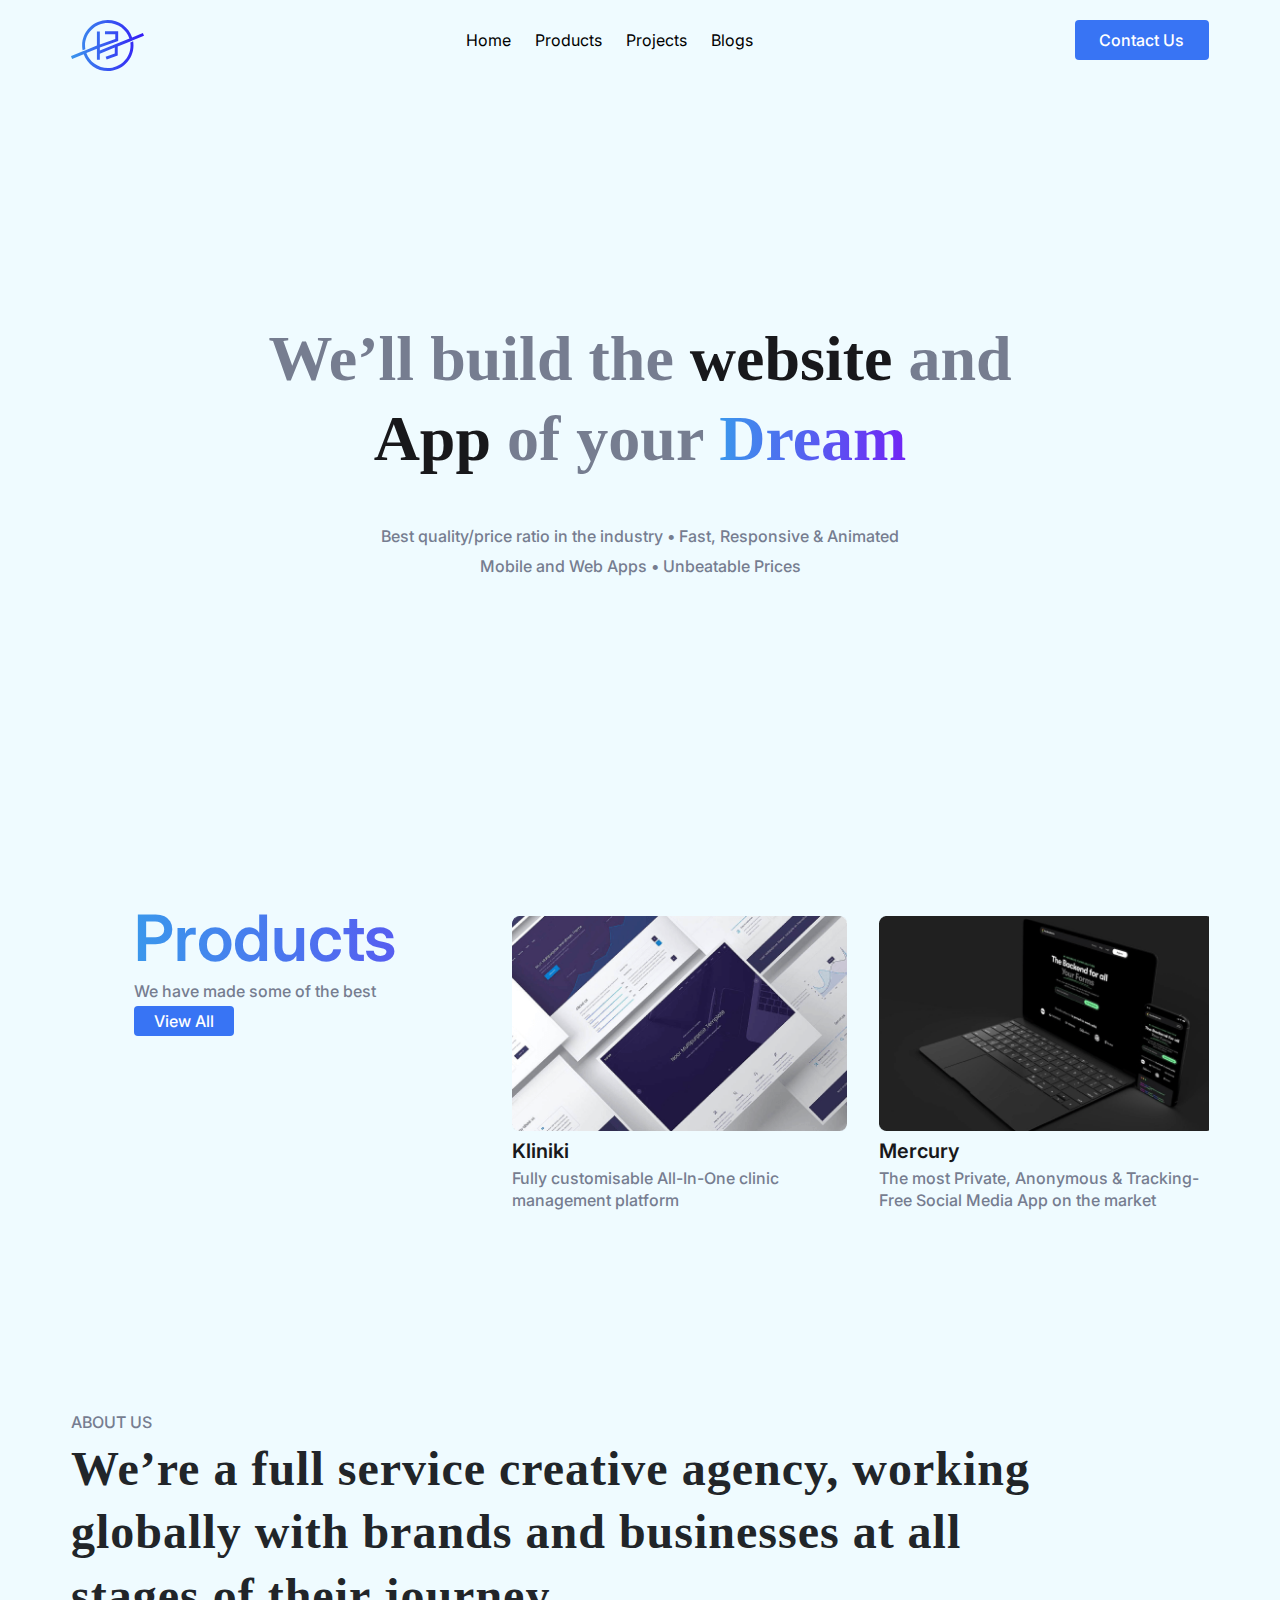
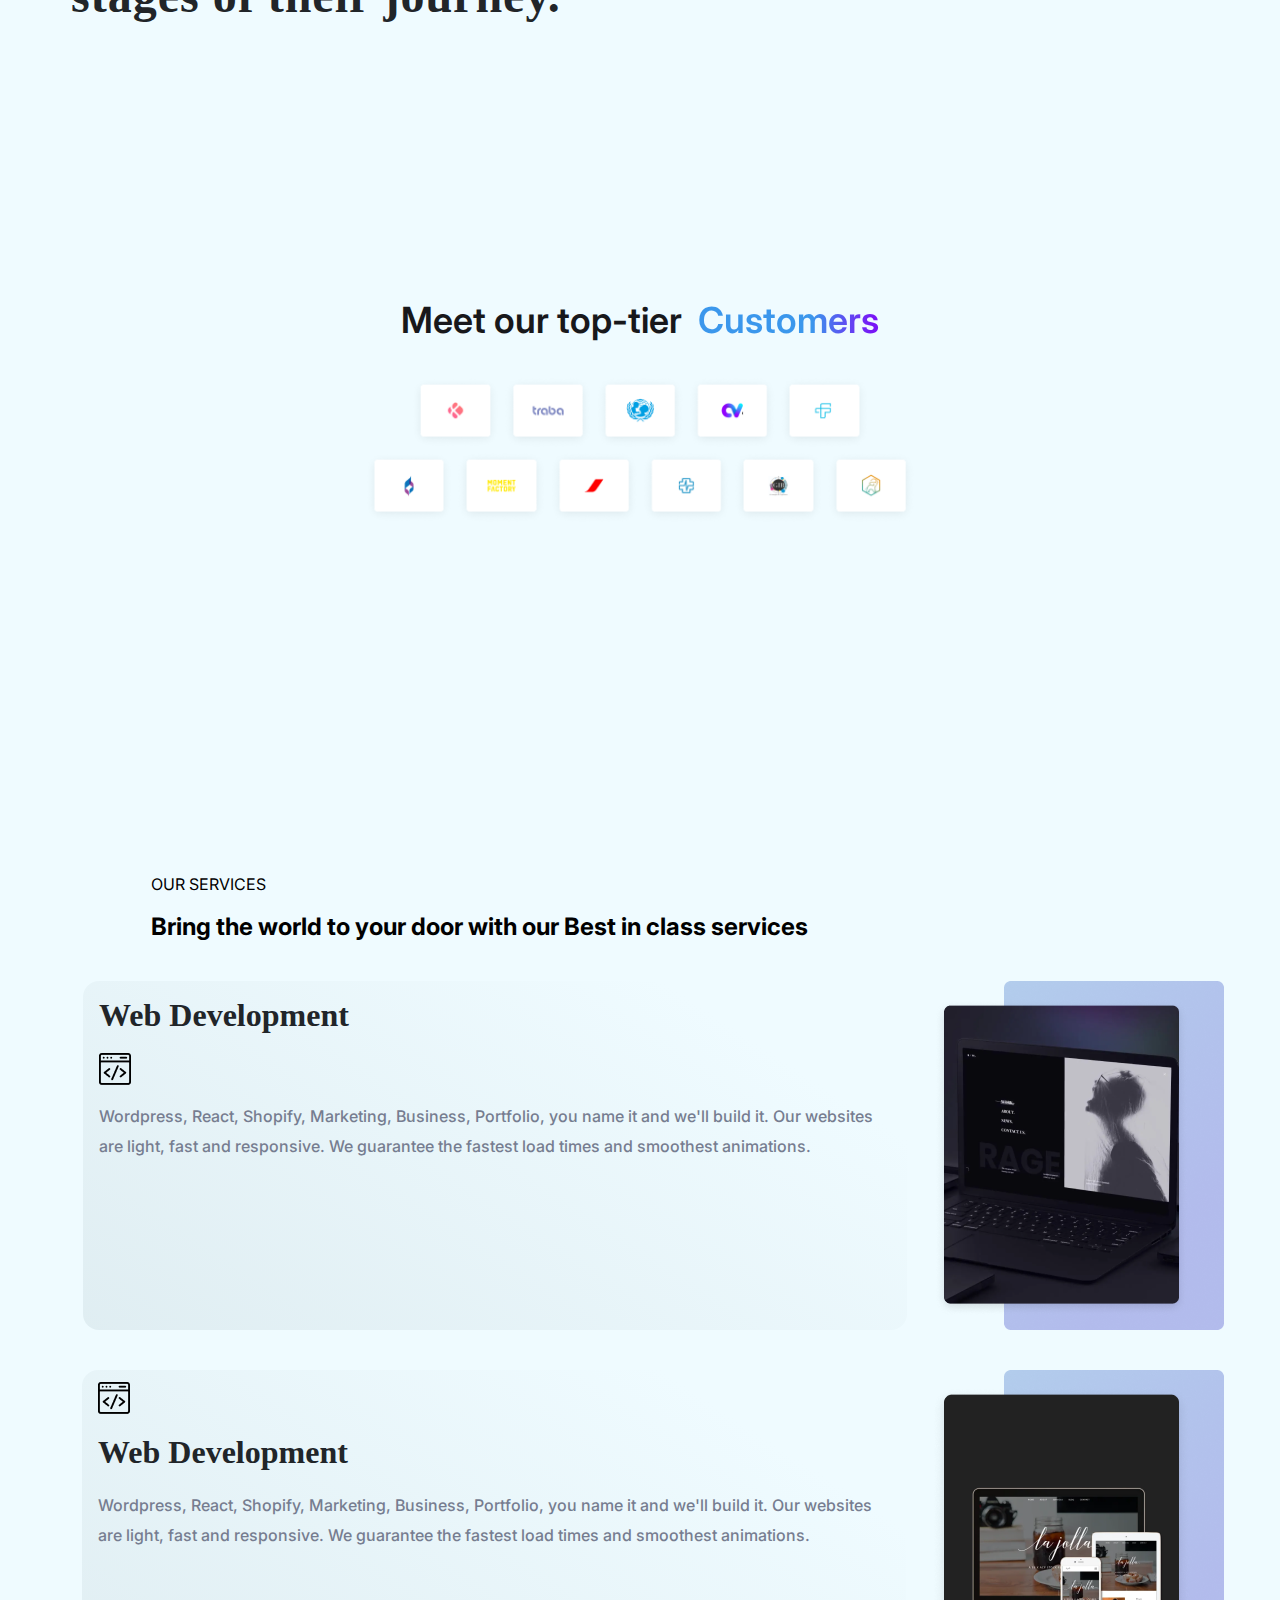
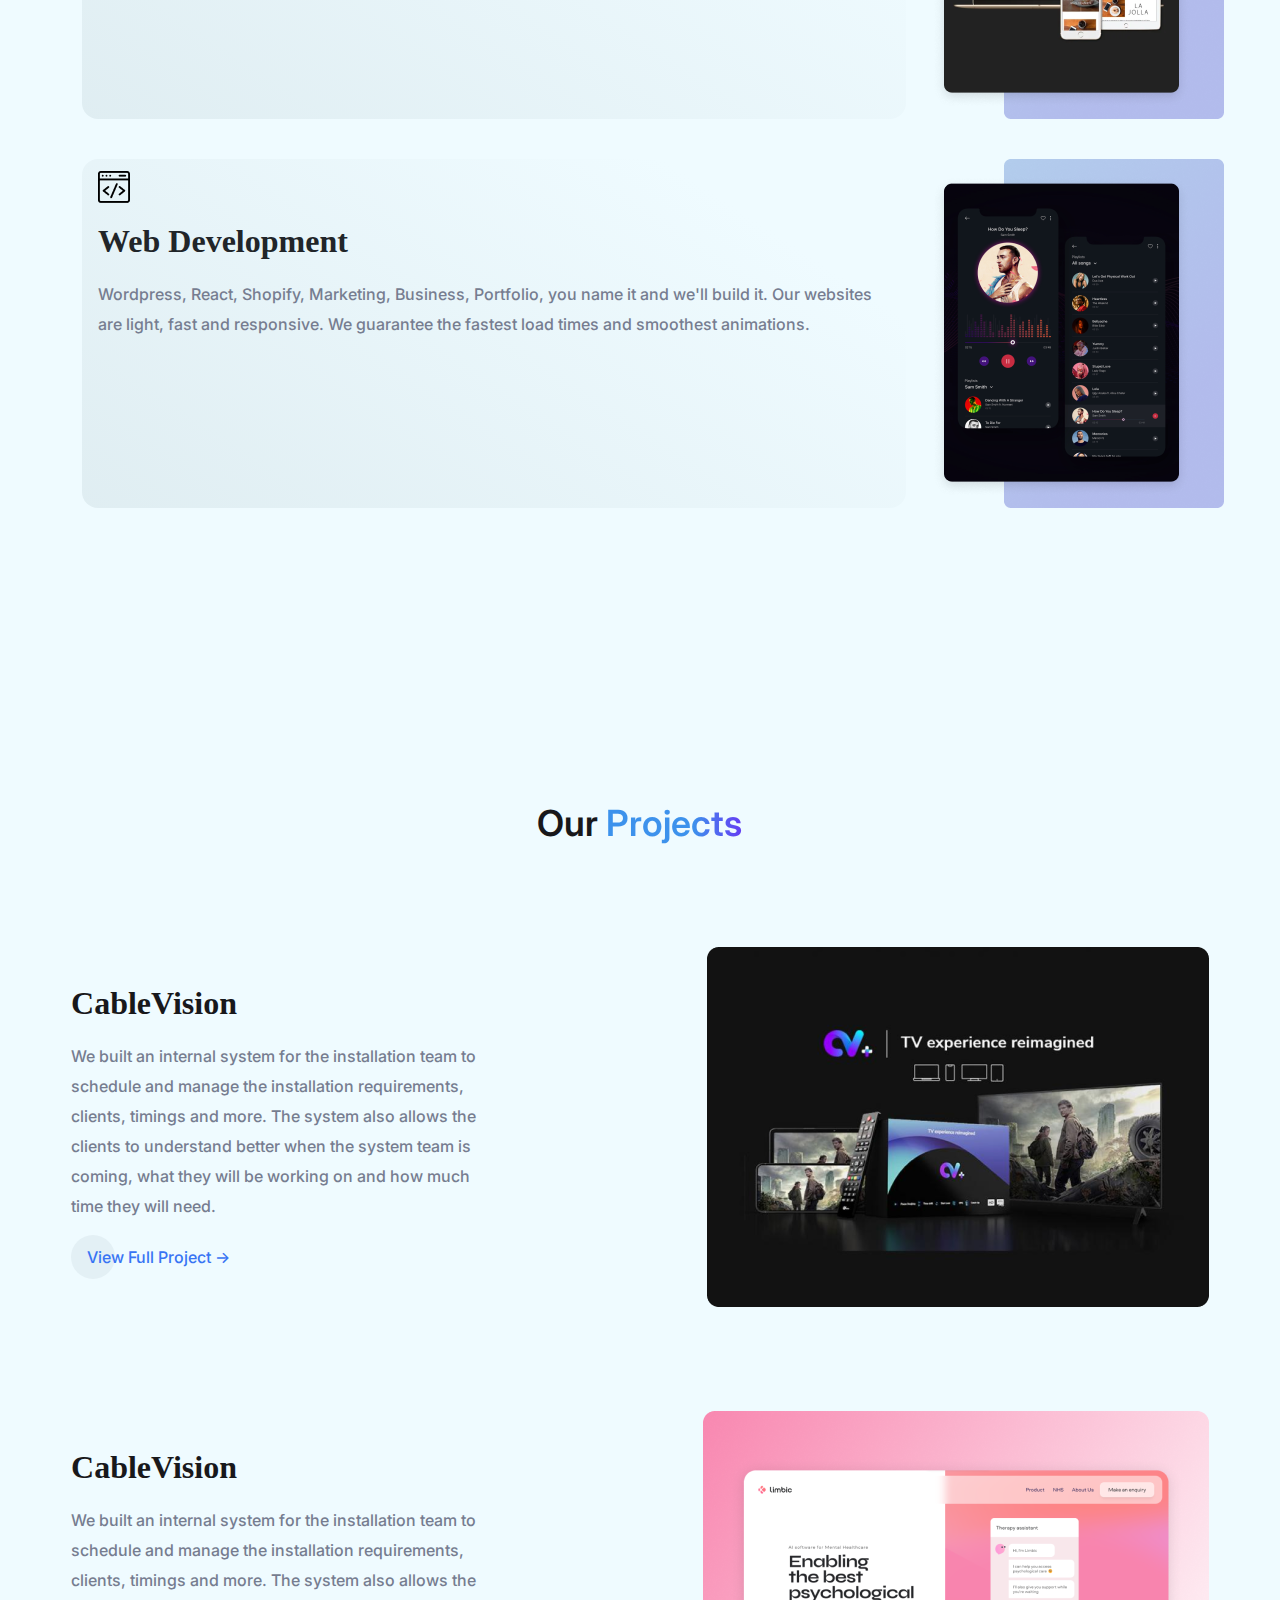
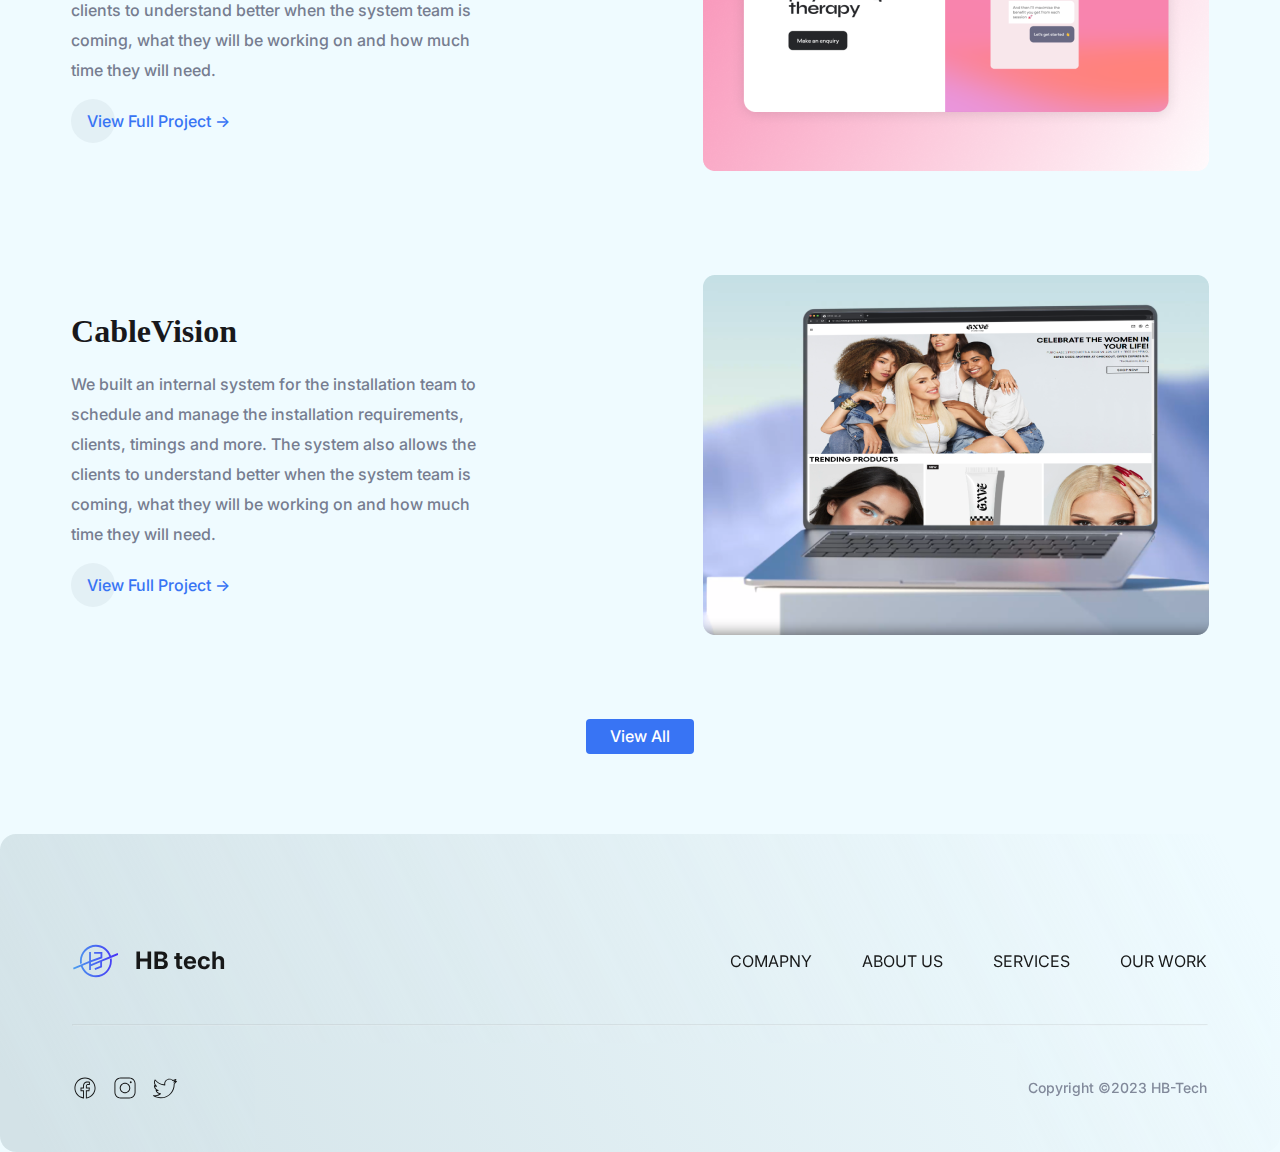
==== commit 7e67209a: "latest code updated" ====
--- a/figma.html
+++ b/figma.html
@@ -143,7 +143,7 @@
         </div>
       </section>
       <section>
-        <div class="container " style=" margin: 20px 5.20%; width: 100%; max-width: 76.43%; padding-top: 80px;">
+        <div class="container " style=" margin: 20px auto; width: 100%; max-width: 76.43%; padding-top: 80px;">
           <div class="add-on" style="display: flex; flex-direction: column; gap: 18px; ">
             <p>OUR SERVICES</p>
             <h2>Bring the world to your door with our
--- a/figma.css
+++ b/figma.css
@@ -1064,6 +1064,7 @@
   justify-content: center;
   align-items: center;
 
+
 }
 
 .lastdivl {
@@ -1081,6 +1082,7 @@
 .lastdiv > p {
   color: var(--Gray-100, #767d90);
   text-align: right;
+  margin-top: 20px;
 
   /* Body/B4 */
   font-family: Inter;
